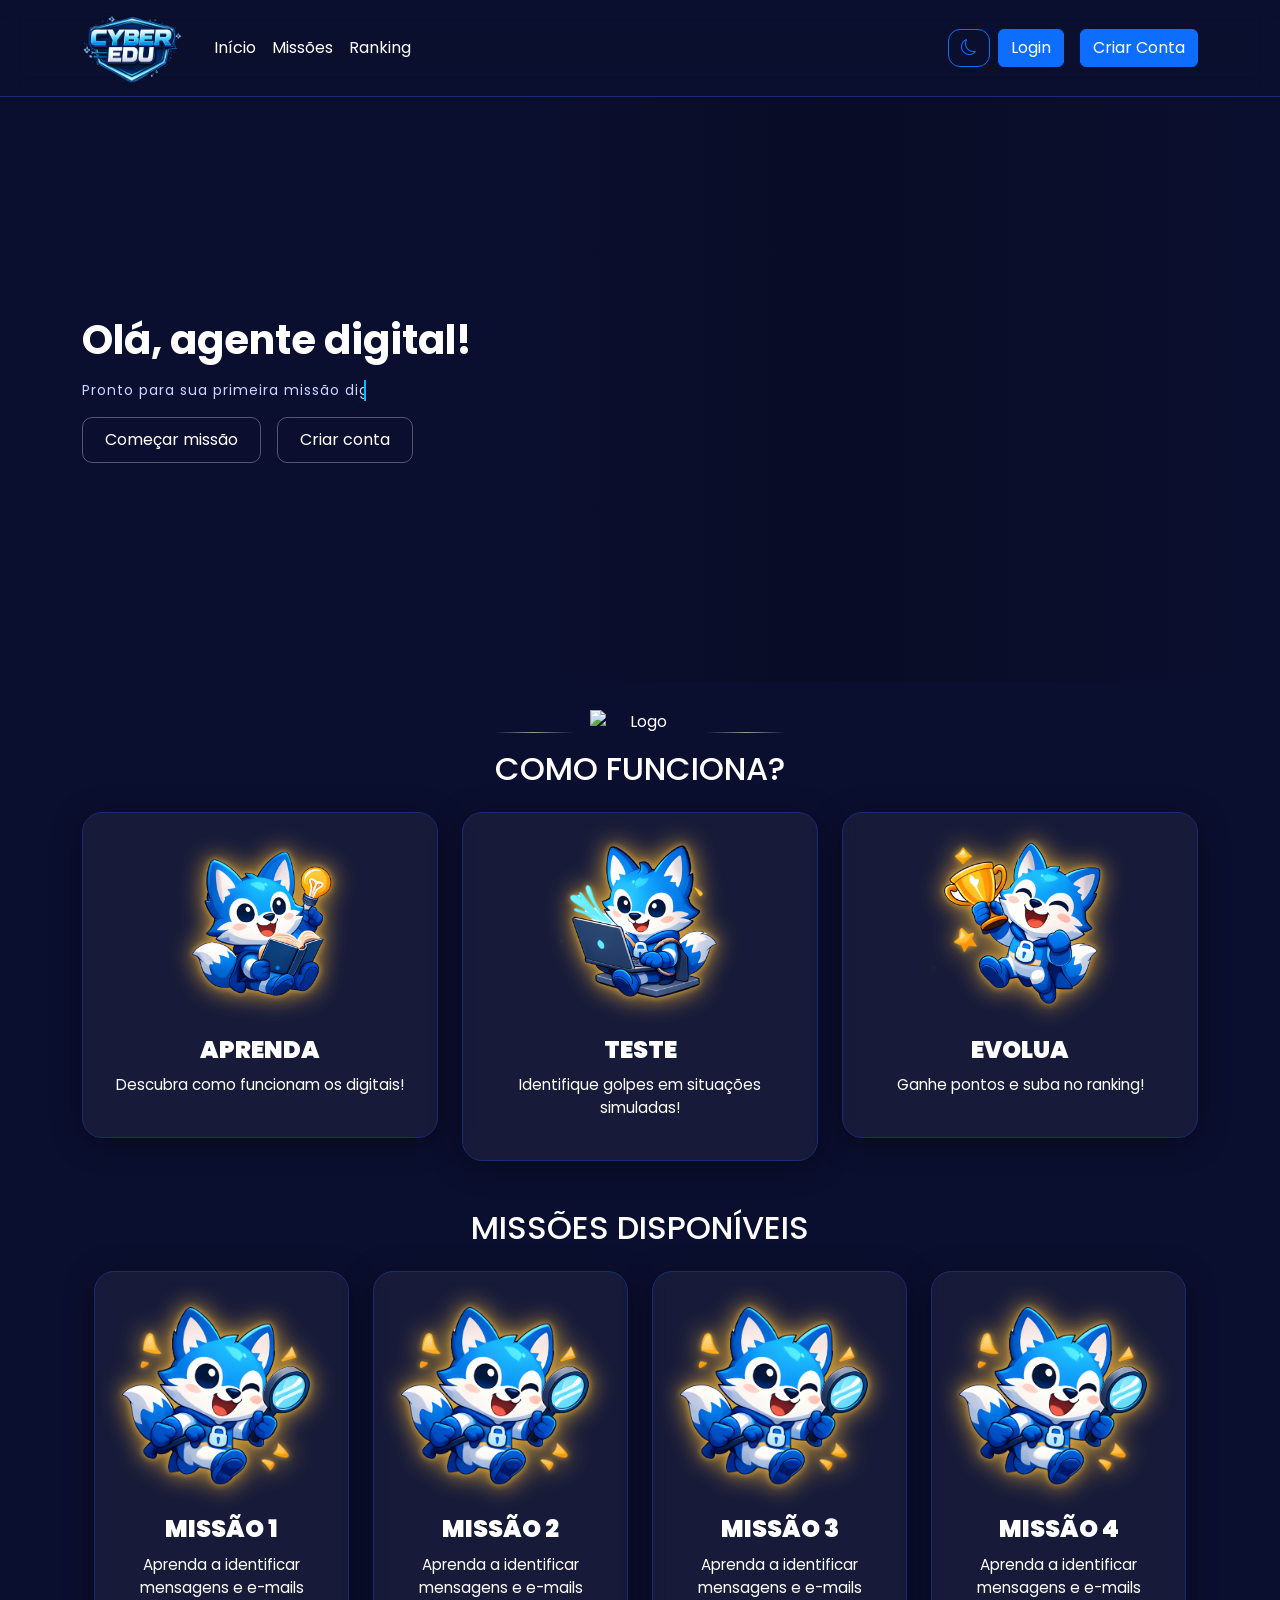
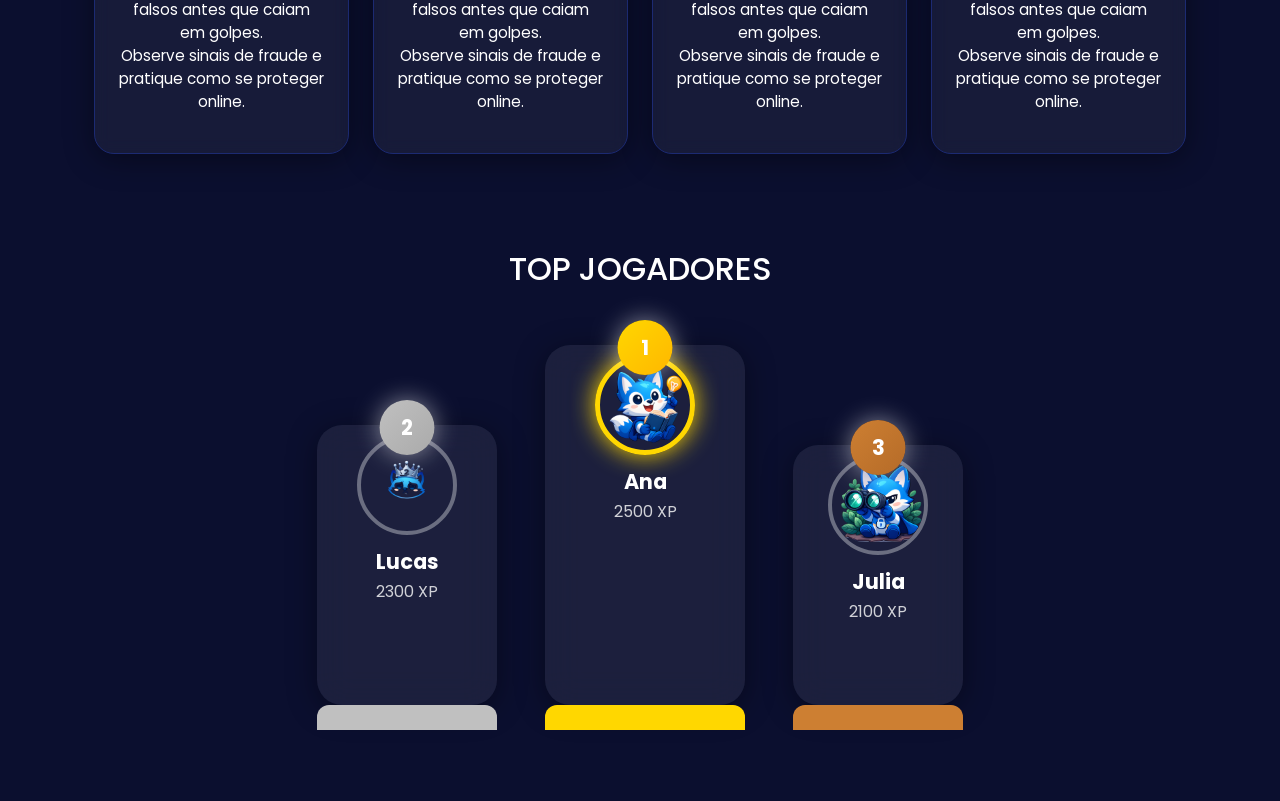
==== Pages/index.html @ c8c097be "PI - Atualizado - Index" ====
<!DOCTYPE html>
<html lang="pt-br">

<head>
    <meta charset="UTF-8">
    <meta name="viewport" content="width=device-width, initial-scale=1.0">
    <title>CyberEdu | Início</title>

    <!-- Bootstrap -->
    <link href="https://cdn.jsdelivr.net/npm/bootstrap@5.3.3/dist/css/bootstrap.min.css" rel="stylesheet">

    <!-- Fonte -->
    <link href="https://fonts.googleapis.com/css2?family=Poppins:wght@300;400;600&display=swap" rel="stylesheet">

    <!-- CSS -->
    <link rel="stylesheet" href="style.css">
    <!-- Icons -->
    <link rel="icon" type="image/png" href="img/icon.png">
    <link href="https://cdn.jsdelivr.net/npm/bootstrap-icons@1.11.3/font/bootstrap-icons.css" rel="stylesheet">
</head>

<body class="dark-mode">

    <!-- NAVBAR -->
    <nav class="navbar navbar-expand-lg navbar-light bg-white">

        <div class="container">

         <a class="navbar-brand d-flex align-items-center" href="#">
    <img src="img/logoof.png" alt="Logo" width="100" height="70" class="me-2">
</a>
            <button class="navbar-toggler" type="button" data-bs-toggle="collapse" data-bs-target="#menu">
                <span class="navbar-toggler-icon"></span>
            </button>

            <div class="collapse navbar-collapse" id="menu">

                <ul class="navbar-nav me-auto">

                    <li class="nav-item">
                        <a class="nav-link" href="#">Início</a>
                    </li>

                    <li class="nav-item">
                        <a class="nav-link" href="#">Missões</a>
                    </li>

                    <li class="nav-item">
                        <a class="nav-link" href="#">Ranking</a>
                    </li>

                </ul>


              <button onclick="toggleDark(event)" id="themeBtn" class="btn btn-outline-primary me-2">
    <i class="bi bi-moon"></i>
</button>
                <button class="btn btn-primary">
                    Login
                </button>
                
                <button class="btn btn-primary ms-3">
                    Criar Conta
                </button>

            </div>

        </div>

    </nav>


    <!-- HERO -->
    <section class="hero">

        <div class="container">

            <div class="row align-items-center">

                <div class="col-md-6">

                   <h1 class="fw-bold hacker-text2" style="font-size:40px;">
    Olá, agente digital!
</h1>

                    <p class="mt-3 hacker-text">
    Pronto para sua primeira missão digital?
                    </p>
<div class="d-flex gap-3">
             <button class="btn btn-glass-outline">
            Começar missão
            </button>

            <button class="btn btn-glass-outline">
          Criar conta
        </button>
                </div>

            </div>

        </div>

    </section>

    <!-- COMO FUNCIONA -->
<section class="py-5 text-center fade-in">

    <div class="container">

        <div class="d-flex align-items-center justify-content-center mb-3">

            <div class="linha"></div>

            <img src="img/Icon.png" alt="Logo" width="150" class="mx-3">

            <div class="linha"></div>

        </div>
 <h2 style="color: white;">
    COMO FUNCIONA?
</h2>
   
  <!-- SEÇÃO APRENDA / TESTE / EVOLUA -->
<div class="row mt-4">
    <div class="col-md-4">
        <div class="card card-custom p-4 text-center glass-card">
            <img src="img/1.png" alt="Aprenda" class="card-img-top mb-3 mx-auto card-img">
            <h4><b>APRENDA</b></h4>
            <p>Descubra como funcionam os digitais!</p>
        </div>
    </div>

    <div class="col-md-4">
        <div class="card card-custom p-4 text-center glass-card">
            <img src="img/9.png" alt="Teste" class="card-img-top mb-3 mx-auto card-img">
            <h4><b>TESTE</b></h4>
            <p>Identifique golpes em situações simuladas!</p>
        </div>
    </div>

    <div class="col-md-4">
        <div class="card card-custom p-4 text-center glass-card">
            <img src="img/4.png" alt="Evolua" class="card-img-top mb-3 mx-auto card-img">
            <h4><b>EVOLUA</b></h4>
            <p>Ganhe pontos e suba no ranking!</p>
        </div>
    </div>
</div>

<!-- MISSÕES -->
<section class="py-5 text-center">
    <div class="container">
         <h2 style="color: white;">
    MISSÕES DISPONÍVEIS
        </h2>

        <div class="row mt-4">
            <div class="col-md-3">
                <div class="card card-custom p-4 text-center glass-card">
                    <img src="img/6.png" alt="Missão 1" class="card-img-top mb-3 mx-auto card-img">
                    <h4><b>MISSÃO 1</b></h4>
                    <p>Aprenda a identificar mensagens e e-mails falsos antes que caiam em golpes.<br>Observe sinais de fraude e pratique como se proteger online.</p>
                </div>
            </div>
            <div class="col-md-3">
                <div class="card card-custom p-4 text-center glass-card">
                    <img src="img/6.png" alt="Missão 2" class="card-img-top mb-3 mx-auto card-img">
                    <h4><b>MISSÃO 2</b></h4>
                    <p>Aprenda a identificar mensagens e e-mails falsos antes que caiam em golpes.<br>Observe sinais de fraude e pratique como se proteger online.</p>
                </div>
            </div>
            <div class="col-md-3">
                <div class="card card-custom p-4 text-center glass-card">
                    <img src="img/6.png" alt="Missão 3" class="card-img-top mb-3 mx-auto card-img">
                    <h4><b>MISSÃO 3</b></h4>
                    <p>Aprenda a identificar mensagens e e-mails falsos antes que caiam em golpes.<br>Observe sinais de fraude e pratique como se proteger online.</p>
                </div>
            </div>
            <div class="col-md-3">
                <div class="card card-custom p-4 text-center glass-card">
                    <img src="img/6.png" alt="Missão 4" class="card-img-top mb-3 mx-auto card-img">
                    <h4><b>MISSÃO 4</b></h4>
                    <p>Aprenda a identificar mensagens e e-mails falsos antes que caiam em golpes.<br>Observe sinais de fraude e pratique como se proteger online.</p>
                </div>
            </div>
        </div>
    </div>
</section>
<!-- RANKING -->
<section class="ranking text-center py-5">
    <div class="container">
        <h2>TOP JOGADORES</h2> <br><br>

        <div class="podium d-flex justify-content-center align-items-end gap-5">

            <!-- 2º lugar -->
            <div class="rank-card second glass-card">
                <div class="rank-badge silver">2</div>
                <img src="img/emoji2.png" alt="Lucas" class="rank-img">
                <h4>Lucas</h4>
                <p>2300 XP</p>
            </div>

            <!-- 1º lugar -->
            <div class="rank-card first glass-card">
                <div class="rank-badge gold">1</div>
                <div class="sparkles"></div>
                <img src="img/1.png" alt="Ana" class="rank-img first-img">
                <h4>Ana</h4>
                <p>2500 XP</p>
            </div>

            <!-- 3º lugar -->
            <div class="rank-card third glass-card">
                <div class="rank-badge bronze">3</div>
                <img src="img/2.png" alt="Julia" class="rank-img">
                <h4>Julia</h4>
                <p>2100 XP</p>
            </div>

        </div>
    </div>
</section>
<!-- Bootstrap JS -->
<script src="https://cdn.jsdelivr.net/npm/bootstrap@5.3.3/dist/js/bootstrap.bundle.min.js"></script>

<script>

// NAVBAR SCROLL
window.addEventListener("scroll", function(){
    const navbar = document.querySelector(".navbar");
    if(window.scrollY > 50){
        navbar.classList.add("scrolled");
    }else{
        navbar.classList.remove("scrolled");
    }
});

// ANIMAÇÃO
const elements = document.querySelectorAll(".fade-in");

window.addEventListener("scroll", () => {
    elements.forEach(el => {
        const top = el.getBoundingClientRect().top;
        if(top < window.innerHeight - 100){
            el.classList.add("show");
        }
    });
});

// DARK MODE + ÍCONE
function toggleDark(e){
    const body = document.body;
    const btn = document.getElementById("themeBtn");
    body.classList.toggle("dark-mode");

    // TROCA ÍCONE + ATIVO
    if(body.classList.contains("dark-mode")){
        btn.innerHTML = '<i class="bi bi-moon"></i>';
        btn.classList.add("active");
    }else{
        btn.innerHTML = '<i class="bi bi-sun"></i>';
        btn.classList.remove("active");
    }

    // RIPPLE EFFECT
    const circle = document.createElement("span");
    circle.classList.add("ripple");

    const rect = btn.getBoundingClientRect();
    circle.style.left = (e.clientX - rect.left) + "px";
    circle.style.top = (e.clientY - rect.top) + "px";

    btn.appendChild(circle);

    setTimeout(() => {
        circle.remove();
    }, 600);
}

</script>
</script>
</script>
---- Pages/style.css ----
:root{
--primary:#2e7cff;
--primary-dark:#1b5ed6;
--bg:#f8f9ff;
--card:#ffffff;
--text:#1a1a1a;
--subtext:#666;
--border:#eaeaea;
}

/* BASE */
body{
font-family:'Poppins', sans-serif;
background:var(--bg);
color:var(--text);
transition: background 0.3s, color 0.3s;
}

/* TRANSIÇÕES */
.card-custom, .navbar, .btn{
transition: all 0.3s ease;
}

.dark-mode{
--bg:#0b0f2f;
--text:#ffffff;
--card:#ffffff;
--border:#1c2a72;
--subtext:#cbd5ff;
}

/* NAVBAR */
.navbar{
background: rgba(255,255,255,0.8) !important;
backdrop-filter: blur(12px);

}

.navbar.scrolled{
background:#ffffff !important;
box-shadow:0 5px 25px rgba(0,0,0,0.08);
}

/* NAVBAR DARK */
.dark-mode .navbar{
background: rgba(11,15,47,0.8) !important;
border-bottom: 1px solid #1c2a72;
}

/* LINKS */
.navbar .nav-link{
position:relative;
color:var(--text);
}

.navbar .nav-link:hover{
color:var(--primary);
}

.navbar .nav-link::after{
content:"";
position:absolute;
left:50%;
bottom:-5px;
width:0%;
height:2px;
background:var(--primary);
transition:0.3s;
transform:translateX(-50%);
}

.navbar .nav-link:hover::after{
width:100%;
}
.hero {
background: 
linear-gradient(to right, var(--bg) 40%, rgba(0,0,0,0.2) 65%, transparent 100%),
url("img/bgindex.png") no-repeat right center;

background-size: auto 100%; /* altura 100%, sem zoom lateral */
background-position: right center;
min-height: 65vh;
display:flex;
align-items:center;
padding:100px 0;
}

/* RESPONSIVO HERO */
@media(max-width:768px){
.hero{
text-align:center;
background-position:center;
background-size:cover;
}
}

/* TEXTOS */
.hero h1{
font-size:52px;
font-weight:600;
}

.hero p{
color:var(--subtext);
}



/* CARDS */
.card-custom{
background:var(--card);
border:1px solid var(--border);
border-radius:18px;
position:relative;
overflow:hidden;
}

.card-custom:hover{
transform:translateY(-8px) scale(1.02);
box-shadow:0 15px 40px rgba(0,0,0,0.08);
}



/* DARK HOVER */
.dark-mode .card-custom:hover{
box-shadow:0 15px 40px rgba(0,0,0,0.5);
}

/* BRILHO */
.card-custom::before{
content:"";
position:absolute;
top:0;
left:-100%;
width:100%;
height:100%;
background:linear-gradient(120deg, transparent, rgba(255,255,255,0.4), transparent);
transition:0.5s;
}

.card-custom:hover::before{
left:100%;
}

/* SECTIONS */
section{
padding:80px 0;
}

/* LISTA */
.list-group-item{
background:var(--card);
border:1px solid var(--border);
border-radius:12px;
margin-bottom:10px;
}



/* BOTÃO */
#themeBtn{
position:relative;
overflow:hidden;
border-radius:12px;
transition: all 0.3s ease;
}

/* GLOW */
#themeBtn:hover{
box-shadow:0 0 12px rgba(46,124,255,0.6);
transform:translateY(-2px);
}

/* ATIVO */
#themeBtn.active{
background:#2e7cff;
color:#fff;
box-shadow:0 0 15px rgba(46,124,255,0.8);
}

/* ÍCONE */
#themeBtn i{
transition: all 0.4s ease;
}

/* ANIMAÇÃO */
#themeBtn:hover i{
transform:rotate(20deg) scale(1.2);
}

/* RIPPLE */
.ripple{
position:absolute;
border-radius:50%;
background:rgba(255,255,255,0.6);
transform:scale(0);
animation:ripple-effect 0.6s linear;
pointer-events:none;
}

@keyframes ripple-effect{
to{
transform:scale(4);
opacity:0;
}
}

/*botão - começar*/

.btn-glass {
    background: rgba(255, 255, 255, 0.15);
    border: 1px solid rgba(255, 255, 255, 0.3);
    backdrop-filter: blur(10px);
    -webkit-backdrop-filter: blur(10px);

    color: #fff;
    padding: 10px 22px;
    border-radius: 10px;

    transition: all 0.3s ease;
}

/* BOTÃO SECUNDÁRIO */
.btn-glass-outline {
    background: transparent;
    border: 1px solid rgba(255, 255, 255, 0.4);
    color: #fff;

    padding: 10px 22px;
    border-radius: 10px;

    backdrop-filter: blur(8px);
    -webkit-backdrop-filter: blur(8px);

    transition: all 0.3s ease;
}

/* HOVER (efeito vidro mais forte) */
.btn-glass:hover,
.btn-glass-outline:hover {
    transform: translateY(-2px);
    background: rgba(46, 124, 255, 0.25); /* azul suave */
    border-color: rgba(46, 124, 255, 0.7);
    box-shadow: 
        0 8px 25px rgba(46, 124, 255, 0.3),
        0 0 10px rgba(46, 124, 255, 0.4);

}

/* CLIQUE */
.btn-glass:active,
.btn-glass-outline:active {
    transform: scale(0.96);
}

/* SOMBRA SUAVE */
.btn-glass:hover {
    box-shadow: 0 8px 25px rgba(0, 0, 0, 0.2);
}

/* DARK MODE (fica ainda mais bonito) */
.dark-mode .btn-glass {
    background: rgba(255, 255, 255, 0.08);
}

.dark-mode .btn-glass-outline {
    border-color: rgba(255, 255, 255, 0.3);
}

/* LINHA DO LADO DO ÍCONE*/
.linha {
    height: 1px;
    width: 80px;
    background-color: #ccc;
    background: linear-gradient(to right, transparent, #999, transparent);
    
}

section .d-flex img {
    width: 100px;       /* diminui o tamanho da imagem */
    margin-top: -20px;  /* sobe a imagem 20px */
}

/* Efeito azul minimalista */
.hacker-text {
    font-size: 14px;                     /* tamanho do texto */
    font-family: 'Poppins', sans-serif;
    color: #00bfff;                      /* azul neon */
    letter-spacing: 1px;
    border-right: 2px solid #00bfff;     /* cursor discreto */
    white-space: nowrap;
    overflow: hidden;
    width: 0;                             /* inicia sem largura */
    animation: typing 2s steps(40, end) forwards, blink-caret 0.75s step-end infinite;
}

/* Digitação */
@keyframes typing {
    from { width: 0; }
    to { width: 52%; }
}

/* Cursor piscando */
@keyframes blink-caret {
    50% { border-color: transparent; }
}

.section-title {
    font-family: 'Poppins', sans-serif;
    font-size: 32px;      /* tamanho do título */
    font-weight: bold;    /* bold */
    color: #ffffff;       /* azul clean */
    letter-spacing: 1px;  /* espaçamento minimalista */
}

/* Efeito Glass + Hover Animado para Cards */
.glass-card {
    background: rgba(255, 255, 255, 0.05);
    border-radius: 20px;
    backdrop-filter: blur(8px);
    -webkit-backdrop-filter: blur(8px);
    box-shadow: 0 5px 30px rgba(0,0,0,0.4);
    transition: transform 0.3s ease, box-shadow 0.3s ease, border 0.3s ease;
}

.glass-card:hover {
    transform: translateY(-10px) scale(1.05);
    box-shadow: 0 15px 40px rgba(0,0,0,0.6);
    border: 1px solid rgba(212, 160, 58, 0.7); /* leve glow dourado */
}

/* Imagens dentro do card com contorno seguindo o PNG */
.card-img {
    width: 350px;
    max-width: 100%;
    height: auto;
    border-radius: 15px; /* mantém leve arredondamento, opcional */
    transition: transform 0.3s ease, filter 0.3s ease, box-shadow 0.3s ease;

    /* sombra que segue o formato da imagem */
    filter: drop-shadow(0 0 3px #d4a03a) drop-shadow(0 0 12px #d4a03a);
}

.card-img:hover {
    transform: scale(1.1) rotate(-2deg);
    
    /* sombra mais intensa no hover */
    filter: drop-shadow(0 0 5px #d4a03a) drop-shadow(0 0 10px #d5ac5a);
}

/* Títulos */
.card h4 {
    margin-top: 10px;
    margin-bottom: 10px;
    font-weight: 700;
    color: #fff;
    
}

/* Parágrafos */
.card p {
    color: #ffffff;
    font-size: 0.95rem;
}

/* Seção títulos */
.section-title {
    color: #d4a03a;
    font-size: 2.5rem;
    text-shadow: 0 0 10px #d4a03a;
    margin-bottom: 40px;
}
/* PODIUM */
.ranking {
    color: white;
}

.section-title {
    font-family: 'Poppins', sans-serif;
    font-weight: 700;
    font-size: 3rem;
    margin-bottom: 60px;
}

/* Cartões do podium */
.podium .rank-card {
    position: relative;
    background: rgba(255, 255, 255, 0.07);
    backdrop-filter: blur(16px);
    border-radius: 25px;
    padding: 30px 20px;
    display: flex;
    flex-direction: column;
    align-items: center;
    transition: all 0.5s ease;
    cursor: pointer;
}

/* Hover efeito leve */
.podium .rank-card:hover {
    transform: translateY(-20px) scale(1.08);
    box-shadow: 0 25px 50px rgba(255,255,255,0.25);
}

/* Alturas do podium */
.podium .first { height: 360px; width: 200px; }
.podium .second { height: 280px; width: 180px; }
.podium .third { height: 260px; width: 170px; }

/* Medalhas */
.rank-badge {
    width: 55px;
    height: 55px;
    border-radius: 50%;
    font-weight: 700;
    font-size: 1.3rem;
    display: flex;
    align-items: center;
    justify-content: center;
    position: absolute;
    top: -25px;
    left: 50%;
    transform: translateX(-50%);
    box-shadow: 0 0 25px rgba(255,255,255,0.5);
}

.rank-badge.gold { background: linear-gradient(135deg, #FFD700, #FFB700); }
.rank-badge.silver { background: linear-gradient(135deg, #C0C0C0, #AAAAAA); }
.rank-badge.bronze { background: linear-gradient(135deg, #CD7F32, #B56B28); }

/* Imagem do jogador com efeitos */
.rank-img {
    width: 100px;
    height: 100px;
    border-radius: 50%;
    margin-top: 30px;
    border: 4px solid rgba(255,255,255,0.35);
    object-fit: cover;
    transition: transform 0.5s ease, box-shadow 0.5s ease, filter 0.5s ease;
}

/* Efeito especial para o 1º lugar */
.first-img {
    border: 5px solid #FFD700;
    box-shadow: 0 0 25px #FFD700;
    animation: bounce 2s infinite;
}

/* Bounce animation */
@keyframes bounce {
    0%, 100% { transform: translateY(0); }
    50% { transform: translateY(-10px); }
}

/* Nome e XP */
.rank-card h4 { margin-top: 15px; margin-bottom: 5px; font-weight: 700; font-size: 1.3rem; }
.rank-card p { margin: 0; font-size: 1rem; color: rgba(255,255,255,0.8); }

/* Sparkles para o 1º lugar */
.sparkles {
    position: absolute;
    top: -10px;
    width: 100%;
    height: 100%;
    pointer-events: none;
    background: url('img/sparkles.png') center/cover no-repeat;
    animation: sparkleAnim 2s infinite linear;
}

/* Animação leve de brilho */
@keyframes sparkleAnim {
    0% { opacity: 0.5; transform: rotate(0deg) scale(1); }
    50% { opacity: 1; transform: rotate(10deg) scale(1.05); }
    100% { opacity: 0.5; transform: rotate(0deg) scale(1); }
}

/* Base do podium tipo pedestal */
.podium .first::after,
.podium .second::after,
.podium .third::after {
    content: "";
    position: absolute;
    bottom: -25px;
    width: 100%;
    height: 25px;
    border-radius: 12px 12px 0 0;
}

.podium .first::after { background: #FFD700; }
.podium .second::after { background: #C0C0C0; }
.podium .third::after { background: #CD7F32; }
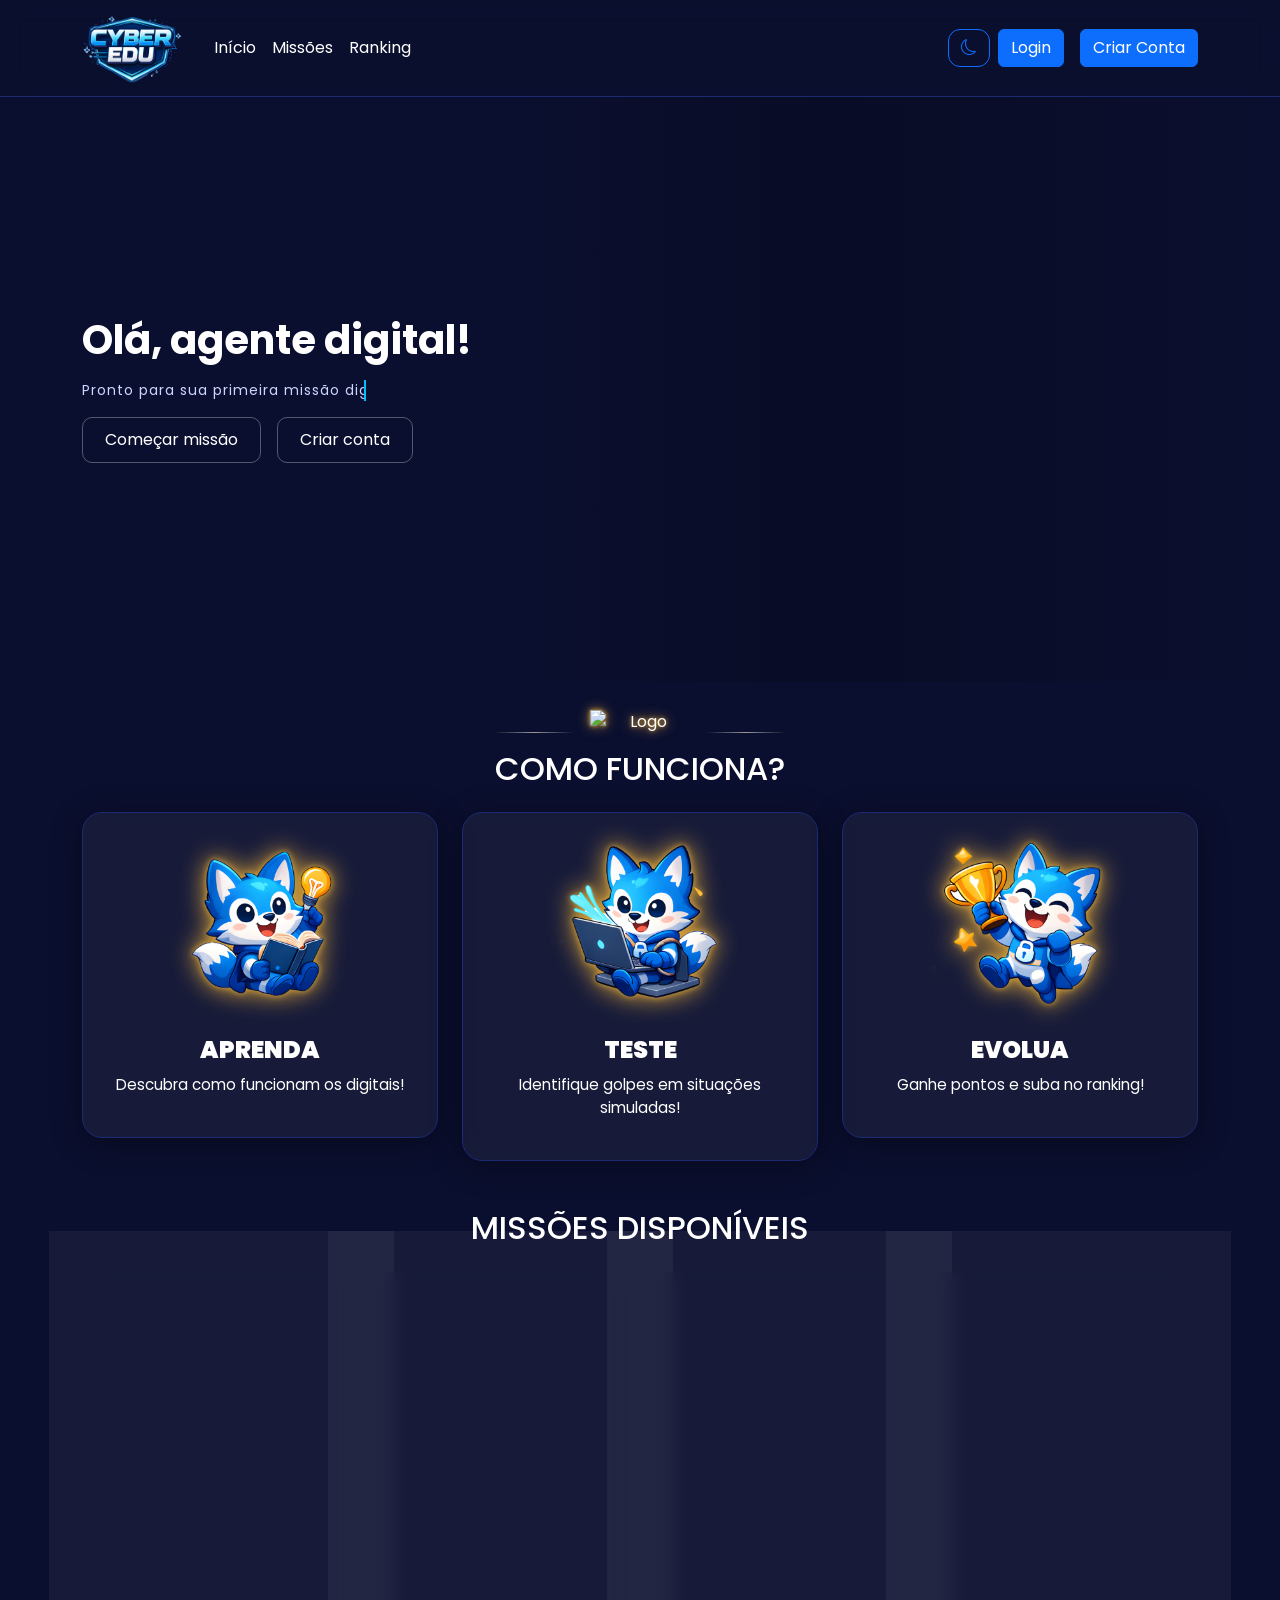
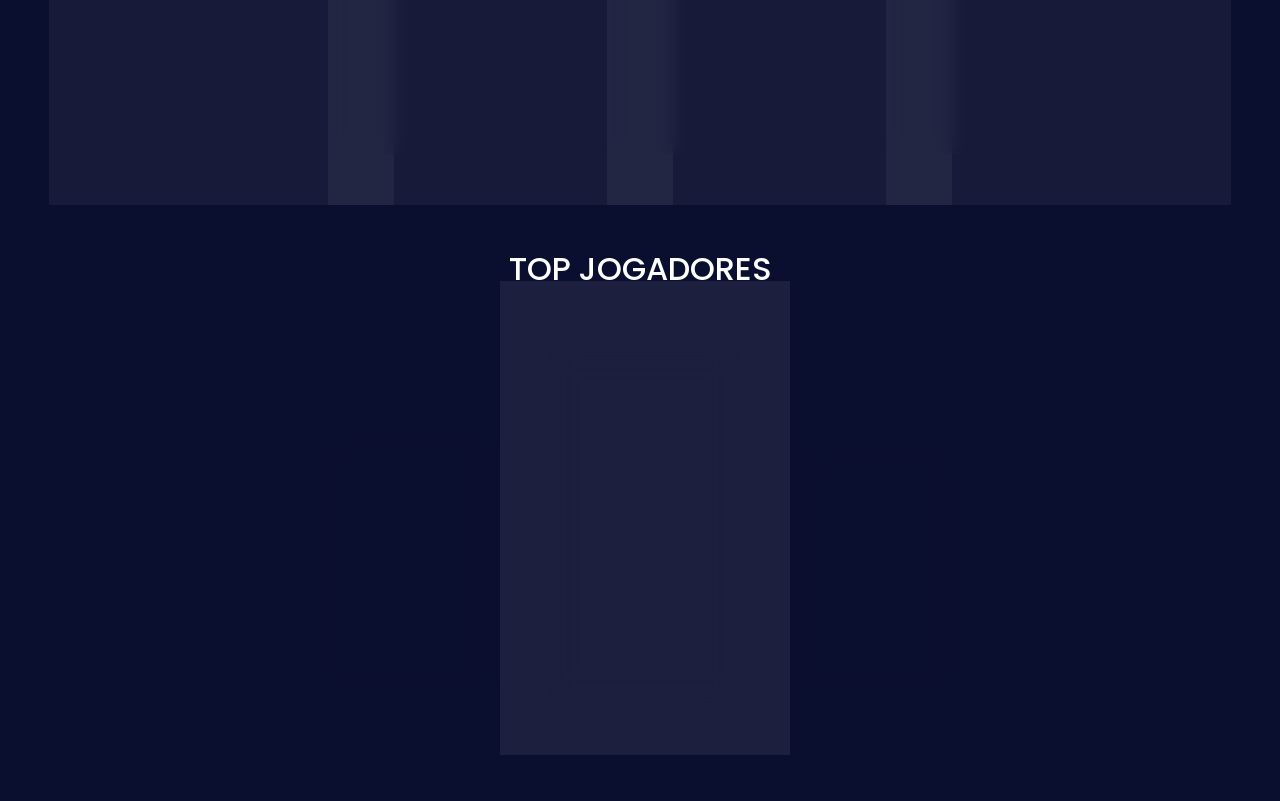
==== commit e5a23e73: "Atualização - Logo - Como Funciona" ====
--- a/Pages/index.html
+++ b/Pages/index.html
@@ -111,7 +111,7 @@
 
             <div class="linha"></div>
 
-            <img src="img/Icon.png" alt="Logo" width="150" class="mx-3">
+           <img src="img/Icon.png" alt="Logo" width="150" class="mx-3 logo-gold">
 
             <div class="linha"></div>
 
--- a/Pages/style.css
+++ b/Pages/style.css
@@ -488,5 +488,21 @@
 }
 
 .podium .first::after { background: #FFD700; }
-.podium .second::after { background: #C0C0C0; }
-.podium .third::after { background: #CD7F32; }+.podium .second::after { background: #bba528; }
+.podium .third::after { background: #CD7F32; }
+
+.logo-gold {
+    transition: transform 0.3s ease, filter 0.3s ease;
+
+    /* contorno seguindo o PNG */
+    filter: drop-shadow(0 0 2px #d4a03a)
+            drop-shadow(0 0 6px rgba(212, 160, 58, 0.6));
+}
+
+.logo-gold:hover {
+    transform: scale(1.05);
+
+    /* leve destaque no hover */
+    filter: drop-shadow(0 0 4px #d4a03a)
+            drop-shadow(0 0 8px rgba(213, 172, 90, 0.7));
+}
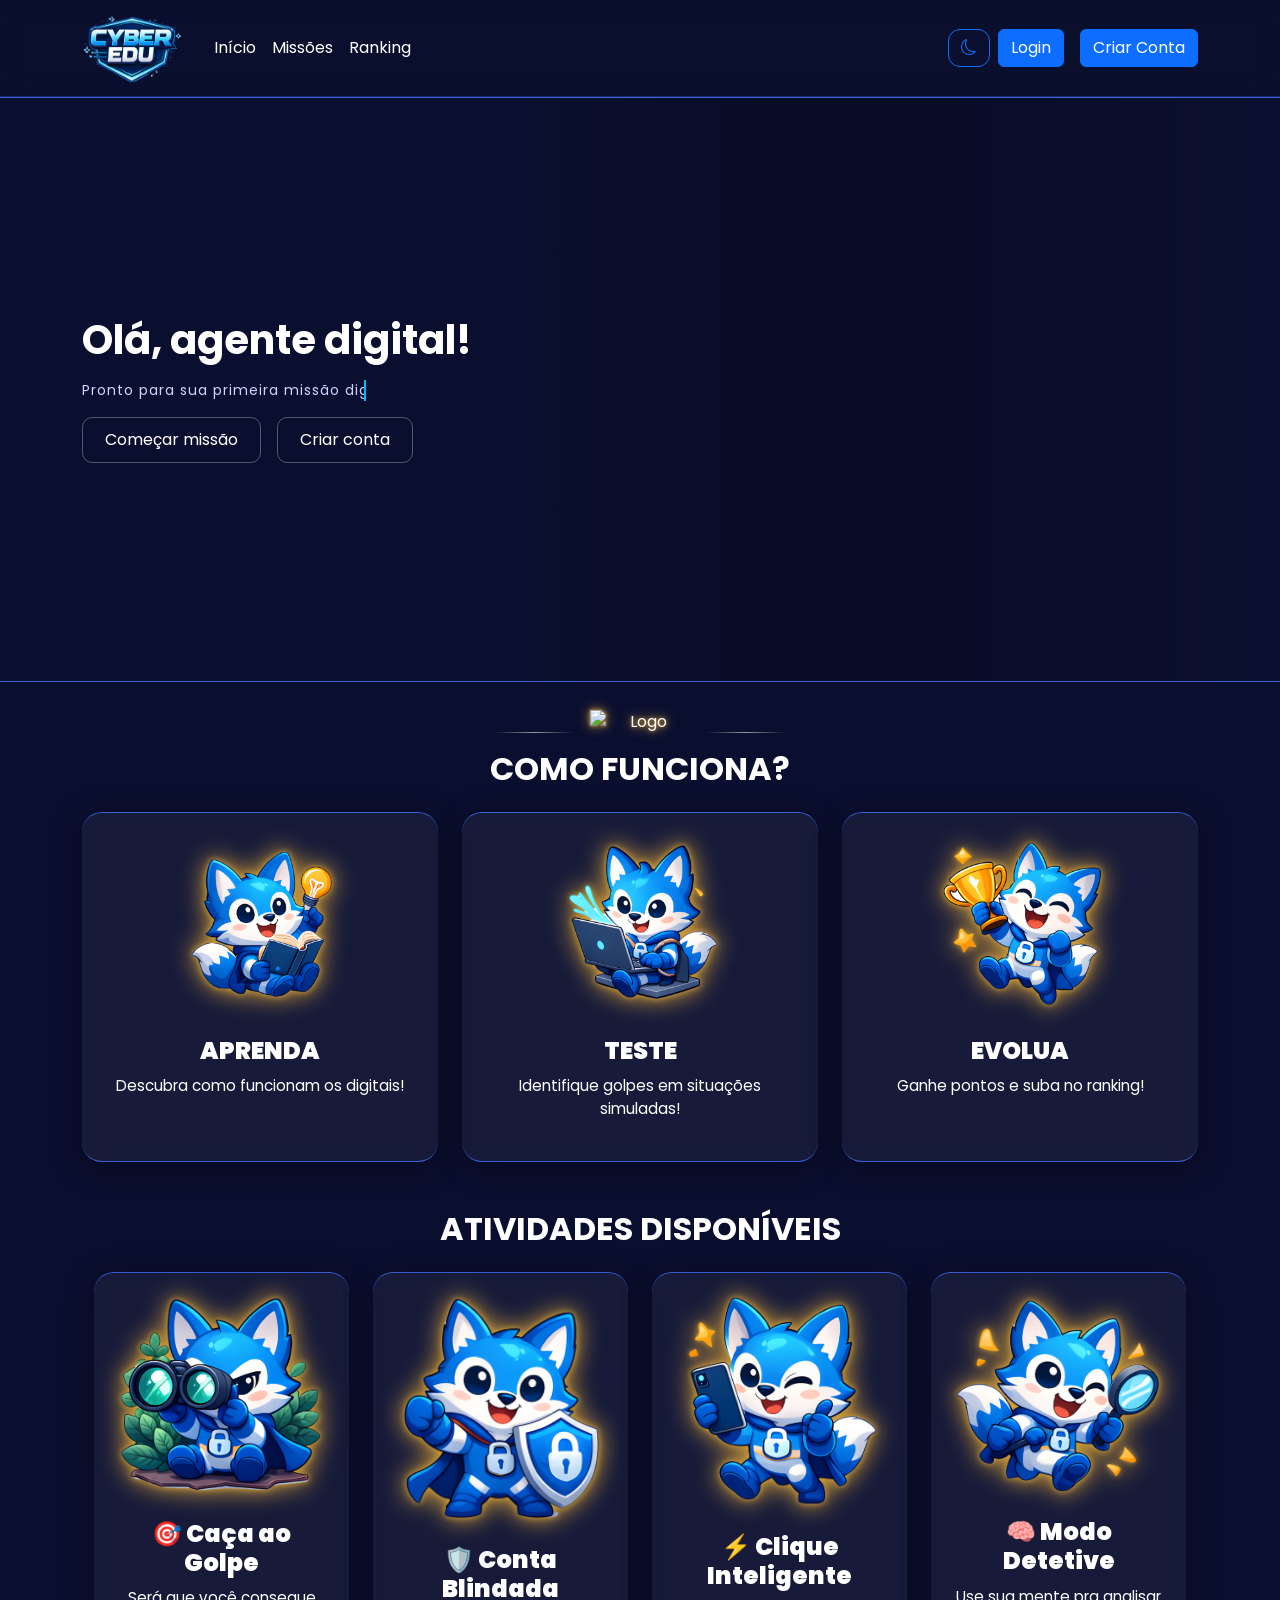
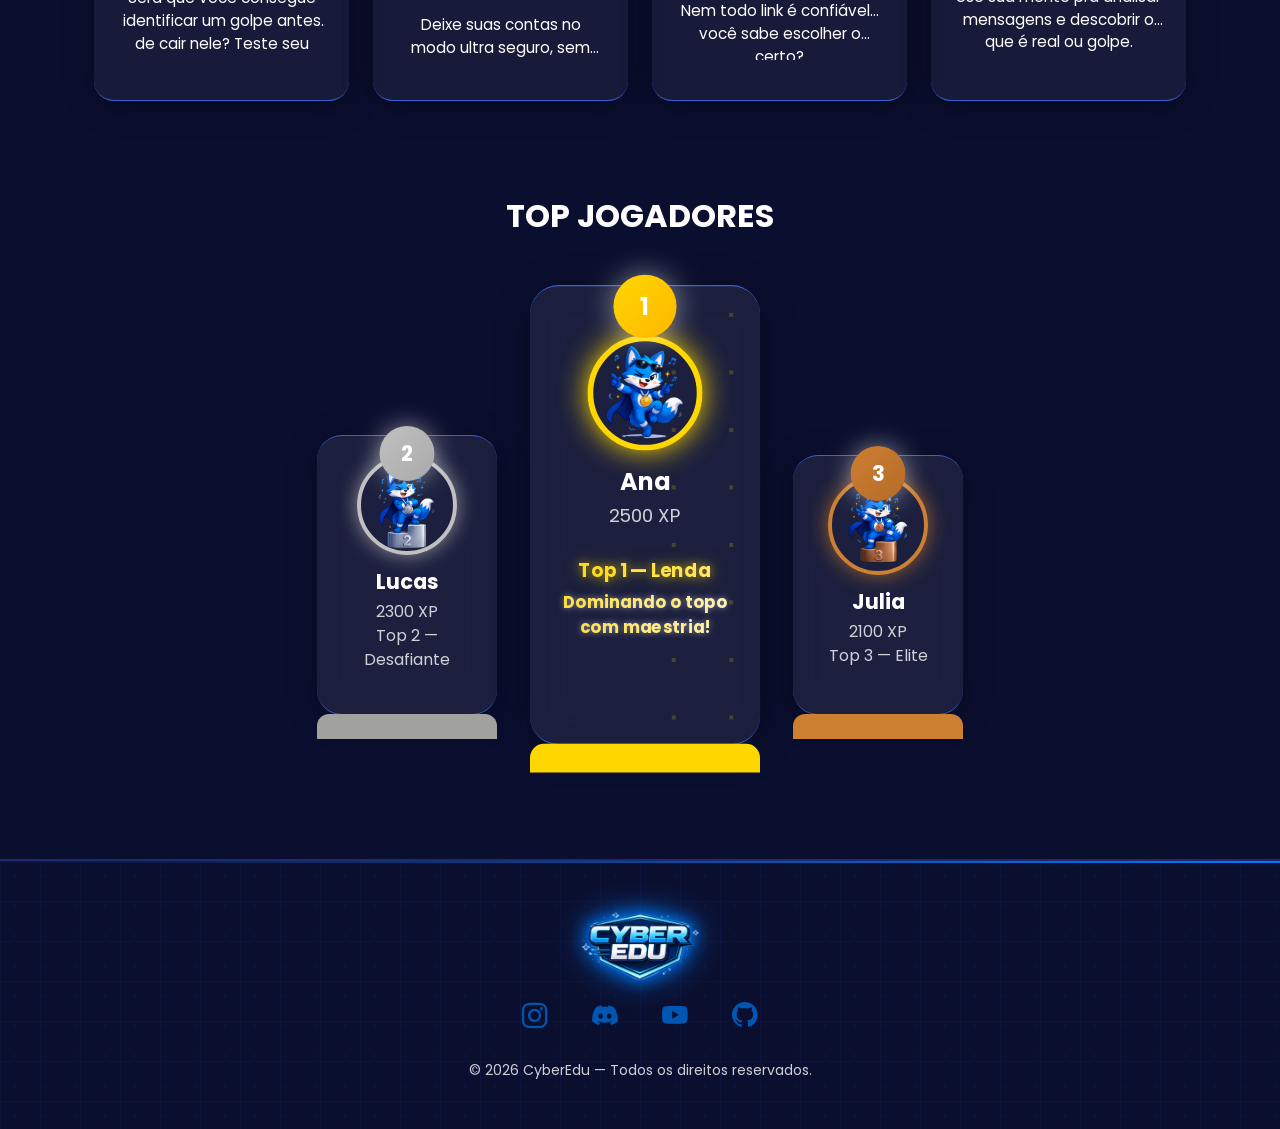
==== commit 324e95bf: "Atualização Light/Dark, Ranking e Footer" ====
--- a/Pages/index.html
+++ b/Pages/index.html
@@ -1,6 +1,5 @@
 <!DOCTYPE html>
 <html lang="pt-br">
-
 <head>
     <meta charset="UTF-8">
     <meta name="viewport" content="width=device-width, initial-scale=1.0">
@@ -117,7 +116,7 @@
 
         </div>
  <h2 style="color: white;">
-    COMO FUNCIONA?
+     <b>COMO FUNCIONA? </b>
 </h2>
    
   <!-- SEÇÃO APRENDA / TESTE / EVOLUA -->
@@ -147,40 +146,40 @@
     </div>
 </div>
 
-<!-- MISSÕES -->
+<!-- atividade -->
 <section class="py-5 text-center">
     <div class="container">
          <h2 style="color: white;">
-    MISSÕES DISPONÍVEIS
+    <b>ATIVIDADES DISPONÍVEIS</b>
         </h2>
 
         <div class="row mt-4">
             <div class="col-md-3">
                 <div class="card card-custom p-4 text-center glass-card">
-                    <img src="img/6.png" alt="Missão 1" class="card-img-top mb-3 mx-auto card-img">
-                    <h4><b>MISSÃO 1</b></h4>
-                    <p>Aprenda a identificar mensagens e e-mails falsos antes que caiam em golpes.<br>Observe sinais de fraude e pratique como se proteger online.</p>
+                    <img src="img/2.png" alt="Missão 1" class="card-img-top mb-3 mx-auto card-img">
+                    <h4><b>🎯 Caça ao Golpe</b></h4>
+                    <p>Será que você consegue identificar um golpe antes de cair nele? Teste seu radar!</p>
+                </div>
+            </div>
+            <div class="col-md-3">
+                <div class="card card-custom p-4 text-center glass-card" >
+                    <img src="img/7.png" alt="Missão 2" class="card-img-top mb-3 mx-auto card-img">
+                    <h4><b>🛡️ Conta Blindada</b></h4>
+                    <p>Deixe suas contas no modo ultra seguro, sem invasões!</p> 
                 </div>
             </div>
             <div class="col-md-3">
                 <div class="card card-custom p-4 text-center glass-card">
-                    <img src="img/6.png" alt="Missão 2" class="card-img-top mb-3 mx-auto card-img">
-                    <h4><b>MISSÃO 2</b></h4>
-                    <p>Aprenda a identificar mensagens e e-mails falsos antes que caiam em golpes.<br>Observe sinais de fraude e pratique como se proteger online.</p>
-                </div>
-            </div>
-            <div class="col-md-3">
-                <div class="card card-custom p-4 text-center glass-card">
-                    <img src="img/6.png" alt="Missão 3" class="card-img-top mb-3 mx-auto card-img">
-                    <h4><b>MISSÃO 3</b></h4>
-                    <p>Aprenda a identificar mensagens e e-mails falsos antes que caiam em golpes.<br>Observe sinais de fraude e pratique como se proteger online.</p>
+                    <img src="img/8.png" alt="Missão 3" class="card-img-top mb-3 mx-auto card-img">
+                    <h4><b>⚡ Clique Inteligente</b></h4>
+                    <p>Nem todo link é confiável… você sabe escolher o certo?<br></p>
                 </div>
             </div>
             <div class="col-md-3">
                 <div class="card card-custom p-4 text-center glass-card">
                     <img src="img/6.png" alt="Missão 4" class="card-img-top mb-3 mx-auto card-img">
-                    <h4><b>MISSÃO 4</b></h4>
-                    <p>Aprenda a identificar mensagens e e-mails falsos antes que caiam em golpes.<br>Observe sinais de fraude e pratique como se proteger online.</p>
+                    <h4><b>🧠 Modo Detetive</b></h4>
+                    <p>Use sua mente pra analisar mensagens e descobrir o que é real ou golpe.</p>
                 </div>
             </div>
         </div>
@@ -189,39 +188,80 @@
 <!-- RANKING -->
 <section class="ranking text-center py-5">
     <div class="container">
-        <h2>TOP JOGADORES</h2> <br><br>
-
+        <h2><b>TOP JOGADORES </b></h2> <br><br><br>
         <div class="podium d-flex justify-content-center align-items-end gap-5">
 
             <!-- 2º lugar -->
             <div class="rank-card second glass-card">
                 <div class="rank-badge silver">2</div>
-                <img src="img/emoji2.png" alt="Lucas" class="rank-img">
+                <br>
+                <img src="img/podium2.png" alt="Lucas" class="rank-img">
                 <h4>Lucas</h4>
                 <p>2300 XP</p>
+                <p>Top 2 — Desafiante</p>
             </div>
 
             <!-- 1º lugar -->
             <div class="rank-card first glass-card">
                 <div class="rank-badge gold">1</div>
                 <div class="sparkles"></div>
-                <img src="img/1.png" alt="Ana" class="rank-img first-img">
+                <br><br>
+                <img src="img/podium.png" alt="Ana" class="rank-img first-img">
                 <h4>Ana</h4>
                 <p>2500 XP</p>
-            </div>
-
-            <!-- 3º lugar -->
+             <p class="rank-text"> <br>
+  Top 1 — Lenda <br>
+  <span>Dominando o topo com maestria!</span>
+</p>
+            </div>
+
+           <!-- 3º lugar -->
             <div class="rank-card third glass-card">
-                <div class="rank-badge bronze">3</div>
-                <img src="img/2.png" alt="Julia" class="rank-img">
-                <h4>Julia</h4>
-                <p>2100 XP</p>
-            </div>
-
-        </div>
-    </div>
+             <div class="rank-badge bronze">3</div> <br> 
+             <img src="img/podium3.png" alt="Julia" class="rank-img">
+             <h4>Julia</h4>
+            <p>2100 XP</p>
+             <p>
+        Top 3 — Elite
+    </p>
+ </div>
+     </div>
+      </div>
+     </div>
 </section>
-<!-- Bootstrap JS -->
+<!-- FOOTER -->
+<footer class="footer-insane position-relative overflow-hidden mt-5">
+
+  <!-- GRID DE FUNDO -->
+  <div class="grid-bg"></div>
+
+  <!-- PARTÍCULAS -->
+  <div class="particles"></div>
+
+  <!-- LINHA NEON -->
+  <div class="neon-line"></div>
+
+  <div class="container text-center position-relative z-2 py-5">
+
+    <!-- LOGO -->
+    <div class="footer-logo mb-3">
+      <img src="img/logoof.png" alt="CyberEdu Logo" class="logo-img" width="120">
+    </div>
+
+    <!-- ÍCONES SOCIAIS -->
+    <div class="social-icons mb-4">
+      <a href="#" class="mx-2"><i class="bi bi-instagram"></i></a>
+      <a href="#" class="mx-2"><i class="bi bi-discord"></i></a>
+      <a href="#" class="mx-2"><i class="bi bi-youtube"></i></a>
+      <a href="#" class="mx-2"><i class="bi bi-github"></i></a>
+    </div>
+
+    <!-- COPYRIGHT -->
+    <p class="copy small mb-0">© 2026 CyberEdu — Todos os direitos reservados.</p>
+
+  </div>
+</footer>
+
 <script src="https://cdn.jsdelivr.net/npm/bootstrap@5.3.3/dist/js/bootstrap.bundle.min.js"></script>
 
 <script>
--- a/Pages/style.css
+++ b/Pages/style.css
@@ -1,11 +1,162 @@
 :root{
---primary:#2e7cff;
---primary-dark:#1b5ed6;
---bg:#f8f9ff;
---card:#ffffff;
---text:#1a1a1a;
---subtext:#666;
---border:#eaeaea;
+    --primary: #007bff;       /* azul principal */
+    --primary-dark: #0056b3;  /* azul escuro */
+    --bg: #f0f4ff;            /* fundo da página */
+    --card: #122477;           /* cor do card */
+    --text: #01296e;          /* cor do texto */
+    --subtext: #131c5e;           /* cor de subtítulo */
+    --border: #ddd;            /* cor das bordas */
+}
+
+/* LIGHT MODE - botão outline */
+body:not(.dark-mode) .btn-glass-outline {
+    background: var(--btn-outline-bg);
+    color: var(--btn-outline-text);
+    border: 1px solid var(--btn-outline-border);
+}
+
+/* LIGHT MODE - botões outline da missão */
+body:not(.dark-mode) .btn-glass-outline {
+    background: rgba(1, 12, 36, 0.2);  /* fundo leve azul */
+    color: #ffffff;                  /* texto branco */
+    border: 1px solid #1c2a72;      /* borda azul clara */
+    transition: all 0.3s ease;
+}
+
+
+body:not(.dark-mode) .btn-glass-outline:hover {
+    background: rgba(28,42,114,0.3); /* só um leve escurecimento */
+}
+
+
+body:not(.dark-mode) .btn-glass-outline:active {
+    transform: scale(0.98);
+}
+
+body:not(.dark-mode) .btn-glass-outline:hover {
+    background: var(--btn-outline-hover);
+}
+
+body:not(.dark-mode) .btn-glass-outline:active {
+    transform: scale(0.98);
+}
+/* LIGHT MODE - cards azul escuro */
+body:not(.dark-mode) .card-custom {
+    background: #0a1a3f;       /* azul escuro */
+    color: #ffffff;            /* texto branco */
+    border: 1px solid #1c2a72; /* borda azul clara */
+}
+
+/* LIGHT MODE - fundo azul clarinho */
+body:not(.dark-mode) {
+    background: #e0f0ff; /* azul clarinho */
+    color: #1a1a1a;      /* texto escuro */
+}
+
+/* LIGHT MODE - cards azul escuro */
+body:not(.dark-mode) .card-custom,
+body:not(.dark-mode) .podium .rank-card {
+    background: #0a1a3f;       /* azul escuro */
+    color: #ffffff;            /* texto branco */
+    border: 1px solid #1c2a72; /* borda azul clara */
+}
+
+/* Rank images */
+body:not(.dark-mode) .rank-img {
+    border: 4px solid rgba(255,255,255,0.35);
+    box-shadow: 0 0 20px rgba(0, 0, 0, 0.4);
+}
+
+/* Rank text */
+body:not(.dark-mode) .rank-card h4,
+body:not(.dark-mode) .rank-card p {
+    color: #ffffff;
+}
+/* LIGHT MODE - botões azul escuro */
+body:not(.dark-mode) .btn-glass {
+    background: #0a1a3f;       /* azul escuro */
+    color: #ffffff;            /* texto branco */
+    border: 1px solid #02092d; /* borda azul clara */
+}
+
+body:not(.dark-mode) .btn-glass-outline {
+    background: rgba(10,26,63,0.2); /* leve transparência sobre o fundo azul clarinho */
+    color: #ffffff;                  /* texto branco */
+    border: 1px solid #1c2a72;      /* borda azul clara */
+}
+
+/* Hover  */
+body:not(.dark-mode) .btn-glass:hover {
+    background: #021053; /* azul mais claro/moderado */
+}
+
+body:not(.dark-mode) .btn-glass-outline:hover {
+    background: rgba(28,42,114,0.3); /* só um leve escurecimento */
+}
+
+/* Clique simples */
+body:not(.dark-mode) .btn-glass:active,
+body:not(.dark-mode) .btn-glass-outline:active {
+    transform: scale(0.98); /* efeito de clique */
+}
+ /* LIGHT MODE - fundo da página azul clarinho */
+body:not(.dark-mode) {
+    background: #e0f0ff;  
+    color: #1a1a1a;       
+}
+
+/* LIGHT MODE - cards azul escuro */
+body:not(.dark-mode) .card-custom,
+body:not(.dark-mode) .podium .rank-card {
+    background: #0a1a3f;        /* azul escuro */
+    color: #ffffff;             /* texto branco */
+    border: 1px solid #1c2a72; /* borda azul clara */
+}
+
+/* Rank imagens */
+body:not(.dark-mode) .rank-img {
+    border: 4px solid rgba(255, 255, 255, 0.35);
+    box-shadow: 0 0 20px rgba(0, 0, 0, 0.4);
+}
+
+/* Rank texto */
+body:not(.dark-mode) .rank-card h4,
+body:not(.dark-mode) .rank-card p {
+    color: #ffffff;
+}
+
+/* FOOTER permanece escuro mesmo no light mode */
+.footer-insane {
+    background-color: #0b0f2f !important;
+    color: #ffffff !important;
+    border-top: 2px solid #1c2a72 !important;
+    
+}
+/* COPYRIGHT branco no footer */
+.footer-insane .copy {
+    color: #ffffff !important;
+    opacity: 0.8; /* opcional: leve transparência */
+}
+
+/* LIGHT MODE - borda no background do container */
+body:not(.dark-mode) .card-custom,
+body:not(.dark-mode) .podium .rank-card,
+body:not(.dark-mode) .hero {
+    border: 1px solid #1c2a72; /* borda azul escura */
+    padding: 15px;             /* espaço interno opcional */
+    background-clip: padding-box; /* garante que a borda não sobreponha o fundo */
+}
+
+/* DARK MODE - borda apenas em cima e embaixo */
+body.dark-mode .card-custom,
+body.dark-mode .podium .rank-card,
+body.dark-mode .hero {
+    border-top: 1px solid #3a5ed4;    /* borda superior dourada */
+    border-bottom: 1px solid #3a5ed4; /* borda inferior dourada */
+    border-left: none;                 /* sem borda lateral */
+    border-right: none;                /* sem borda lateral */
+
+    padding: 15px;                     /* mantém espaçamento */
 }
 
 /* BASE */
@@ -27,6 +178,25 @@
 --card:#ffffff;
 --border:#1c2a72;
 --subtext:#cbd5ff;
+}
+
+/* LIGHT MODE - botões outline azul escuro */
+body:not(.dark-mode) .btn-glass-outline {
+    background: #06124d; /* fundo azul escuro semi-transparente */
+    color: #ffffff;                  /* texto branco */
+    border: 1px solid #06124d;      /* borda azul clara */
+
+}
+
+/* Hover simples */
+body:not(.dark-mode) .btn-glass-outline:hover {
+    background: rgba(10,26,63,1); /* azul escuro sólido no hover */
+    color: #ffffff;
+}
+
+/* Clique */
+body:not(.dark-mode) .btn-glass-outline:active {
+    transform: scale(0.98); /* leve efeito de clique */
 }
 
 /* NAVBAR */
@@ -121,7 +291,6 @@
 }
 
 
-
 /* DARK HOVER */
 .dark-mode .card-custom:hover{
 box-shadow:0 15px 40px rgba(0,0,0,0.5);
@@ -155,7 +324,6 @@
 border-radius:12px;
 margin-bottom:10px;
 }
-
 
 
 /* BOTÃO */
@@ -330,40 +498,54 @@
     border: 1px solid rgba(212, 160, 58, 0.7); /* leve glow dourado */
 }
 
-/* Imagens dentro do card com contorno seguindo o PNG */
+/* CARD PADRÃO */
+.card-custom {
+    height: 100%;
+    display: flex;
+    flex-direction: column;
+    justify-content: space-between;
+}
+
 .card-img {
-    width: 350px;
-    max-width: 100%;
-    height: auto;
-    border-radius: 15px; /* mantém leve arredondamento, opcional */
-    transition: transform 0.3s ease, filter 0.3s ease, box-shadow 0.3s ease;
-
-    /* sombra que segue o formato da imagem */
+    width: 100%;
+    height: auto; /* garante proporção natural */
+    max-height: 450px; /* aumenta o tamanho */
+    object-fit: contain; /* mantém sem cortar nem distorcer */
+    border-radius: 15px;
+
+    transition: transform 0.3s ease, filter 0.3s ease;
+
     filter: drop-shadow(0 0 3px #d4a03a) drop-shadow(0 0 12px #d4a03a);
 }
 
+/* HOVER ESTILO DUOLINGO */
 .card-img:hover {
-    transform: scale(1.1) rotate(-2deg);
-    
-    /* sombra mais intensa no hover */
-    filter: drop-shadow(0 0 5px #d4a03a) drop-shadow(0 0 10px #d5ac5a);
-}
-
-/* Títulos */
+    transform: scale(1.08) rotate(-2deg);
+    filter: drop-shadow(0 0 6px #d4a03a) drop-shadow(0 0 14px #d5ac5a);
+}
+
+/* TÍTULO */
 .card h4 {
     margin-top: 10px;
     margin-bottom: 10px;
     font-weight: 700;
     color: #fff;
-    
-}
-
-/* Parágrafos */
+}
+
+/* TEXTO PADRONIZADO */
 .card p {
     color: #ffffff;
     font-size: 0.95rem;
-}
-
+    display: -webkit-box;
+    -webkit-line-clamp: 2; /* trava em 2 linhas */
+    -webkit-box-orient: vertical;
+    overflow: hidden;
+}
+
+
+.card-custom p {
+    flex-grow: 1;
+}
 /* Seção títulos */
 .section-title {
     color: #d4a03a;
@@ -403,8 +585,12 @@
     box-shadow: 0 25px 50px rgba(255,255,255,0.25);
 }
 
+.podium .first {
+    transform: scale(1.15);
+    z-index: 2;
+}
 /* Alturas do podium */
-.podium .first { height: 360px; width: 200px; }
+.podium .first { height: 400px; width: 200px; }
 .podium .second { height: 280px; width: 180px; }
 .podium .third { height: 260px; width: 170px; }
 
@@ -419,11 +605,12 @@
     align-items: center;
     justify-content: center;
     position: absolute;
-    top: -25px;
+    top: -10px;
     left: 50%;
     transform: translateX(-50%);
     box-shadow: 0 0 25px rgba(255,255,255,0.5);
 }
+
 
 .rank-badge.gold { background: linear-gradient(135deg, #FFD700, #FFB700); }
 .rank-badge.silver { background: linear-gradient(135deg, #C0C0C0, #AAAAAA); }
@@ -446,7 +633,9 @@
     box-shadow: 0 0 25px #FFD700;
     animation: bounce 2s infinite;
 }
-
+.podium .rank-card {
+    overflow: visible;
+}
 /* Bounce animation */
 @keyframes bounce {
     0%, 100% { transform: translateY(0); }
@@ -457,22 +646,46 @@
 .rank-card h4 { margin-top: 15px; margin-bottom: 5px; font-weight: 700; font-size: 1.3rem; }
 .rank-card p { margin: 0; font-size: 1rem; color: rgba(255,255,255,0.8); }
 
+
 /* Sparkles para o 1º lugar */
+/* Container dos sparkles */
 .sparkles {
     position: absolute;
-    top: -10px;
+    top: 0;
+    left: 0;
     width: 100%;
     height: 100%;
     pointer-events: none;
-    background: url('img/sparkles.png') center/cover no-repeat;
-    animation: sparkleAnim 2s infinite linear;
-}
-
-/* Animação leve de brilho */
-@keyframes sparkleAnim {
-    0% { opacity: 0.5; transform: rotate(0deg) scale(1); }
-    50% { opacity: 1; transform: rotate(10deg) scale(1.05); }
-    100% { opacity: 0.5; transform: rotate(0deg) scale(1); }
+    overflow: hidden;
+}
+
+/* Partículas individuais */
+.sparkles::before,
+.sparkles::after {
+    content: "";
+    position: absolute;
+    width: 200%;
+    height: 200%;
+    background-image: radial-gradient(circle, rgba(208, 205, 0, 0.8) 2px, transparent 2px);
+    background-size: 50px 50px;
+    animation: floatSparkles 6s linear infinite;
+    opacity: 0.2;
+}
+
+/* Camada 2 com variação */
+.sparkles::after {
+    animation-duration: 10s;
+    opacity: 0.1;
+}
+
+/* Animação subindo */
+@keyframes floatSparkles {
+    0% {
+        transform: translateY(0) rotate(0deg);
+    }
+    100% {
+        transform: translateY(-200px) rotate(360deg);
+    }
 }
 
 /* Base do podium tipo pedestal */
@@ -488,7 +701,7 @@
 }
 
 .podium .first::after { background: #FFD700; }
-.podium .second::after { background: #bba528; }
+.podium .second::after { background: #a1a1a0; }
 .podium .third::after { background: #CD7F32; }
 
 .logo-gold {
@@ -505,4 +718,219 @@
     /* leve destaque no hover */
     filter: drop-shadow(0 0 4px #d4a03a)
             drop-shadow(0 0 8px rgba(213, 172, 90, 0.7));
-}+}
+
+/* 2º lugar - prata */
+.second .rank-img {
+    border: 4px solid #C0C0C0;
+    box-shadow: 0 0 20px rgba(192, 192, 192, 0.7);
+}
+
+/* 3º lugar - bronze */
+.third .rank-img {
+    border: 4px solid #CD7F32;
+    box-shadow: 0 0 20px rgba(205, 127, 50, 0.7);
+}
+
+.second .rank-img {
+    animation: glowSilver 2s infinite alternate;
+}
+
+.third .rank-img {
+    animation: glowBronze 2s infinite alternate;
+}
+
+@keyframes glowSilver {
+    from { box-shadow: 0 0 10px rgba(192,192,192,0.4); }
+    to { box-shadow: 0 0 25px rgba(192,192,192,0.9); }
+}
+
+@keyframes glowBronze {
+    from { box-shadow: 0 0 10px rgba(205,127,50,0.4); }
+    to { box-shadow: 0 0 25px rgba(205,127,50,0.9); }
+}
+
+.rank-text {
+    font-weight: bold;
+    font-size: 1.2rem;
+    text-align: center;
+
+    /* gradiente dourado */
+    background: linear-gradient(90deg, #ffd700, #fff3b0, #ffd700);
+    background-size: 200% auto;
+
+    -webkit-background-clip: text;
+    -webkit-text-fill-color: transparent;
+
+    /* brilho */
+    text-shadow: 0 0 8px rgba(255, 215, 0, 0.6),
+                 0 0 18px rgba(255, 215, 0, 0.4);
+
+    /* animação */
+    animation: shine 3s linear infinite;
+}
+
+.rank-text span {
+    display: block;
+    font-size: 0.9rem;
+    color: #fff;
+    text-shadow: 0 0 6px rgba(255,255,255,0.5);
+    margin-top: 5px;
+}
+
+/* animação do brilho passando */
+@keyframes shine {
+    0% {
+        background-position: 0% center;
+    }
+    100% {
+        background-position: 200% center;
+    }
+}
+
+/* FOOTER BASE */
+.footer-insane {
+    background-color: var(--bg);
+    color: var(--text);
+    border-top: 2px solid var(--border);
+    position: relative;
+    overflow: hidden;
+}
+
+/* GRID HACKER ANIMADO */
+.grid-bg {
+    position: absolute;
+    width: 100%;
+    height: 100%;
+    background-image: 
+        linear-gradient(rgba(46,124,255,0.05) 1px, transparent 1px),
+        linear-gradient(90deg, rgba(46,124,255,0.05) 1px, transparent 1px);
+    background-size: 40px 40px;
+    animation: gridMove 15s linear infinite;
+}
+@keyframes gridMove {
+    0% { transform: translate(0,0); }
+    100% { transform: translate(40px,40px); }
+}
+
+/* PARTÍCULAS LEVES */
+.particles::before {
+    content: "";
+    position: absolute;
+    width: 200%;
+    height: 200%;
+    background-image: radial-gradient(var(--primary) 1px, transparent 1px);
+    background-size: 30px 30px;
+    opacity: 0.08;
+    animation: particlesMove 20s linear infinite;
+}
+@keyframes particlesMove {
+    0% { transform: translate(0,0); }
+    100% { transform: translate(-200px, -200px); }
+}
+
+/* LINHA NEON ANIMADA */
+.neon-line {
+    position: absolute;
+    top: 0;
+    width: 200%;
+    height: 2px;
+    background: linear-gradient(90deg, transparent, var(--primary), transparent);
+    animation: neonMove 4s linear infinite;
+}
+@keyframes neonMove {
+    0% { transform: translateX(-100%); }
+    100% { transform: translateX(100%); }
+}
+
+/* TITULO COM GRADIENTE */
+.footer-title {
+    font-weight: bold;
+    font-size: 1.8rem;
+    background: linear-gradient(90deg, var(--primary), var(--primary-dark));
+    -webkit-background-clip: text;
+    -webkit-text-fill-color: transparent;
+    animation: shine 3s linear infinite;
+}
+@keyframes shine {
+    0% { background-position: 0%; }
+    100% { background-position: 200%; }
+}
+
+/* TEXTO */
+.footer-text {
+    color: var(--text);
+    opacity: 0.7;
+}
+
+/* ICONES SOCIAIS */
+.social-icons i {
+    font-size: 1.6rem;
+    margin: 0 12px;
+    color: var(--primary-dark);
+    transition: 0.3s;
+    cursor: pointer;
+}
+.social-icons i:hover {
+    color: var(--primary);
+    text-shadow: 
+        0 0 10px var(--primary),
+        0 0 20px var(--primary),
+        0 0 40px var(--primary-dark);
+    transform: scale(1.2) translateY(-5px);
+}
+
+/* STATUS ONLINE */
+.status {
+    color: #00c851;
+    font-size: 0.9rem;
+}
+.status .dot {
+    width: 10px;
+    height: 10px;
+    background-color: #00c851;
+    border-radius: 50%;
+    display: inline-block;
+    margin-right: 6px;
+    box-shadow: 0 0 10px #00c851;
+    animation: pulse 1.5s infinite;
+}
+@keyframes pulse {
+    0% { transform: scale(1); opacity:1; }
+    50% { transform: scale(1.5); opacity:0.6; }
+    100% { transform: scale(1); opacity:1; }
+}
+
+/* COPY */
+.copy {
+    color: var(--subtext);
+}
+
+/* HR */
+.footer-insane hr {
+    border-color: var(--border);
+    margin: 1rem 0;
+}
+
+/* LOGO COM EFEITO NEON */
+.footer-logo {
+    margin-bottom: 0.5rem;
+    display: flex;
+    justify-content: center;
+    align-items: center;
+}
+
+.footer-logo .logo-img {
+    width: 120px; /* ajuste conforme precisar */
+    height: auto;
+    filter: drop-shadow(0 0 8px var(--primary)) 
+            drop-shadow(0 0 15px var(--primary-dark));
+    transition: 0.3s;
+}
+
+.footer-logo .logo-img:hover {
+    filter: drop-shadow(0 0 15px var(--primary)) 
+            drop-shadow(0 0 25px var(--primary-dark)) 
+            drop-shadow(0 0 35px var(--primary));
+    transform: scale(1.1) rotate(-2deg);
+}
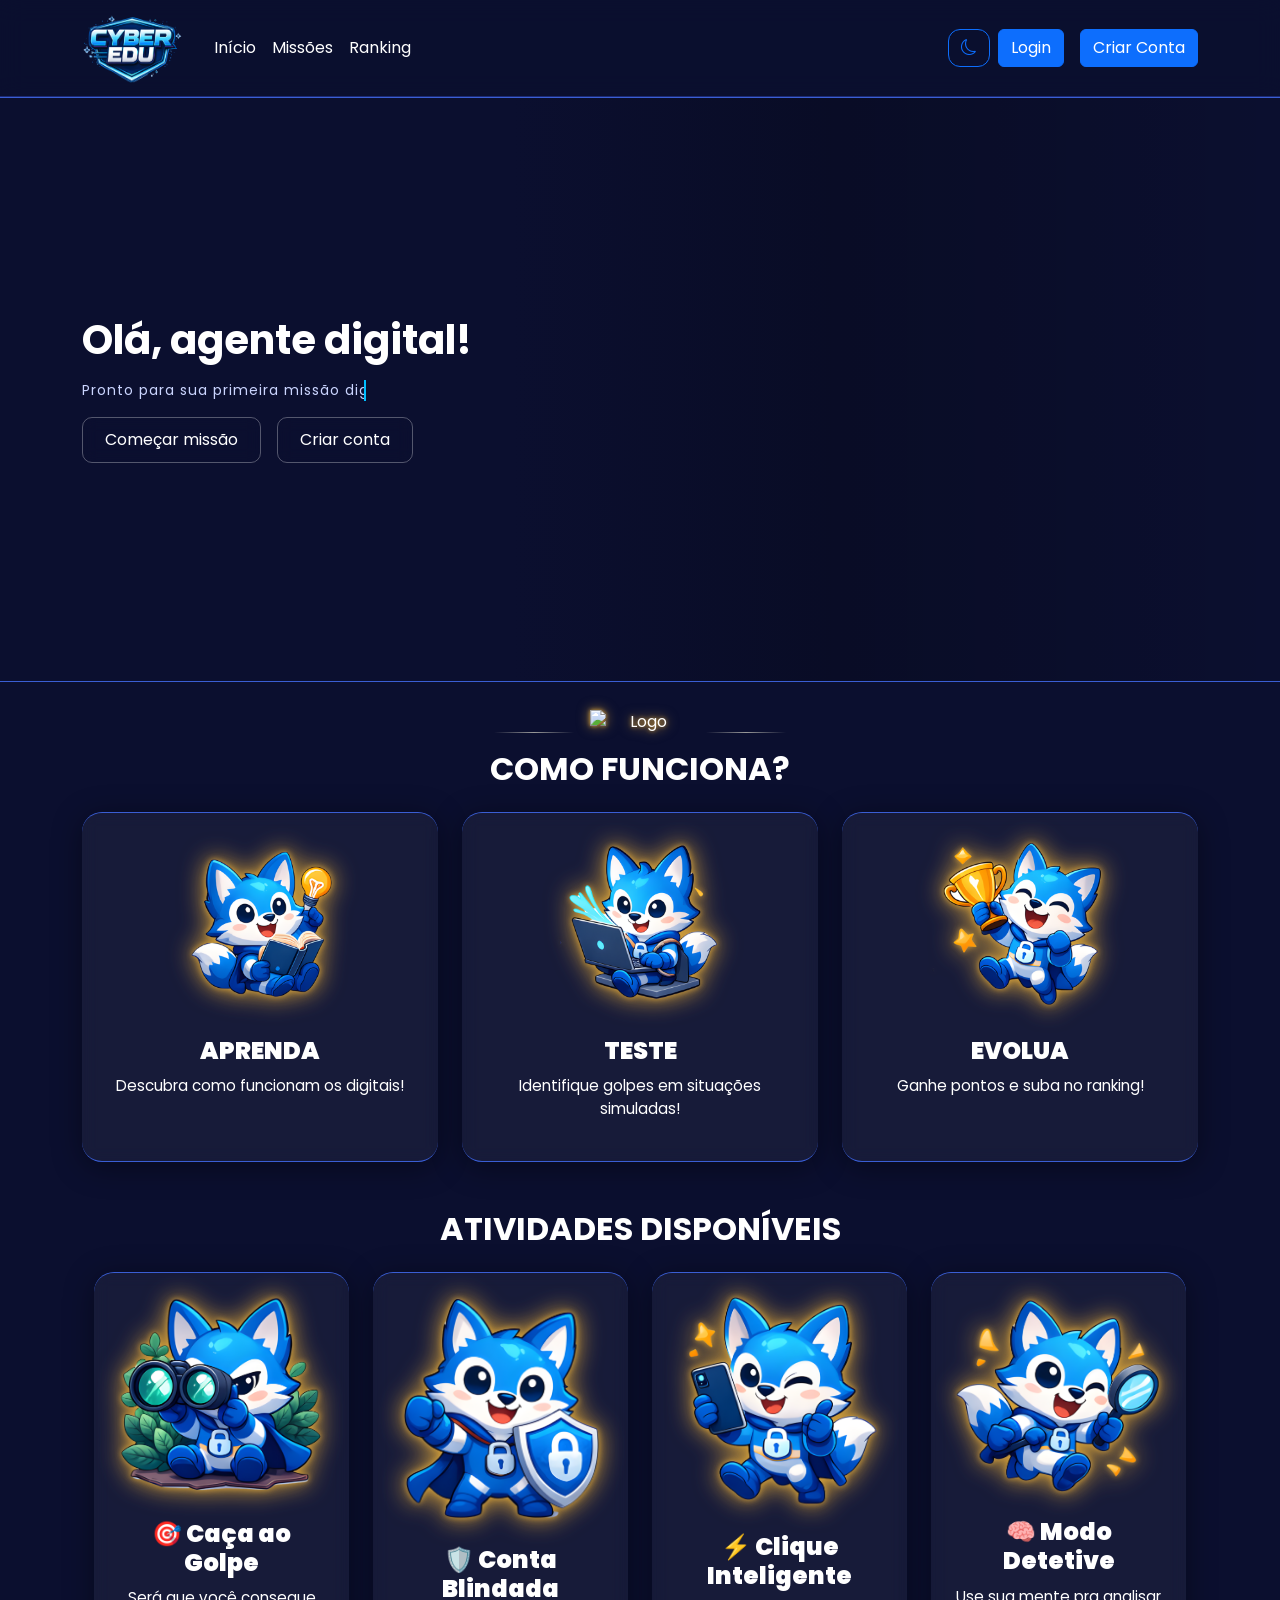
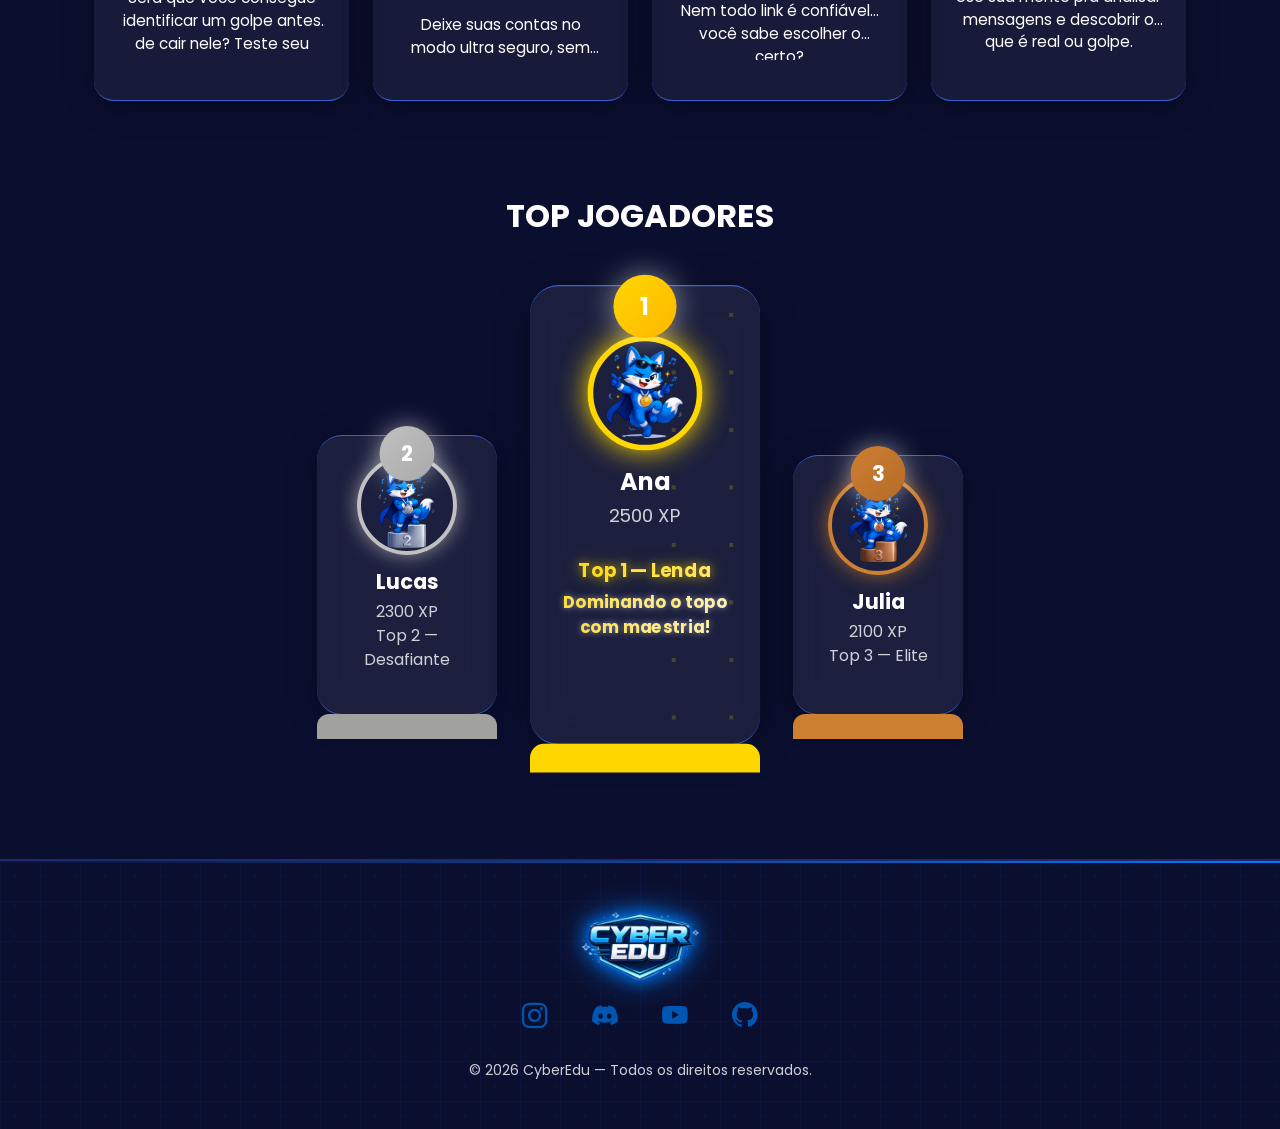
==== commit bff8d7b5: "Atualização - Cores das Fontes (Light Mode)" ====
--- a/Pages/index.html
+++ b/Pages/index.html
@@ -116,7 +116,7 @@
 
         </div>
  <h2 style="color: white;">
-     <b>COMO FUNCIONA? </b>
+    <b class="titulo-como-funciona">COMO FUNCIONA?</b>
 </h2>
    
   <!-- SEÇÃO APRENDA / TESTE / EVOLUA -->
@@ -150,7 +150,7 @@
 <section class="py-5 text-center">
     <div class="container">
          <h2 style="color: white;">
-    <b>ATIVIDADES DISPONÍVEIS</b>
+     <b class="titulo-atv">ATIVIDADES DISPONÍVEIS</b>
         </h2>
 
         <div class="row mt-4">
@@ -188,7 +188,7 @@
 <!-- RANKING -->
 <section class="ranking text-center py-5">
     <div class="container">
-        <h2><b>TOP JOGADORES </b></h2> <br><br><br>
+        <h2><b class="top-jogadores">TOP JOGADORES</b></h2> <br><br><br>
         <div class="podium d-flex justify-content-center align-items-end gap-5">
 
             <!-- 2º lugar -->
--- a/Pages/style.css
+++ b/Pages/style.css
@@ -85,6 +85,17 @@
     border: 1px solid #1c2a72;      /* borda azul clara */
 }
 
+body:not(.dark-mode) .titulo-como-funciona {
+    color: #0a1b6e;
+}
+
+body:not(.dark-mode) .titulo-atv {
+    color: #0a1b6e;
+}
+/* LIGHT MODE - apenas este b específico */
+body:not(.dark-mode) .top-jogadores {
+    color: #0a1b6e;
+}
 /* Hover  */
 body:not(.dark-mode) .btn-glass:hover {
     background: #021053; /* azul mais claro/moderado */
@@ -101,7 +112,7 @@
 }
  /* LIGHT MODE - fundo da página azul clarinho */
 body:not(.dark-mode) {
-    background: #e0f0ff;  
+    background: #e0f0ff;  /* azul clarinho */
     color: #1a1a1a;       
 }
 
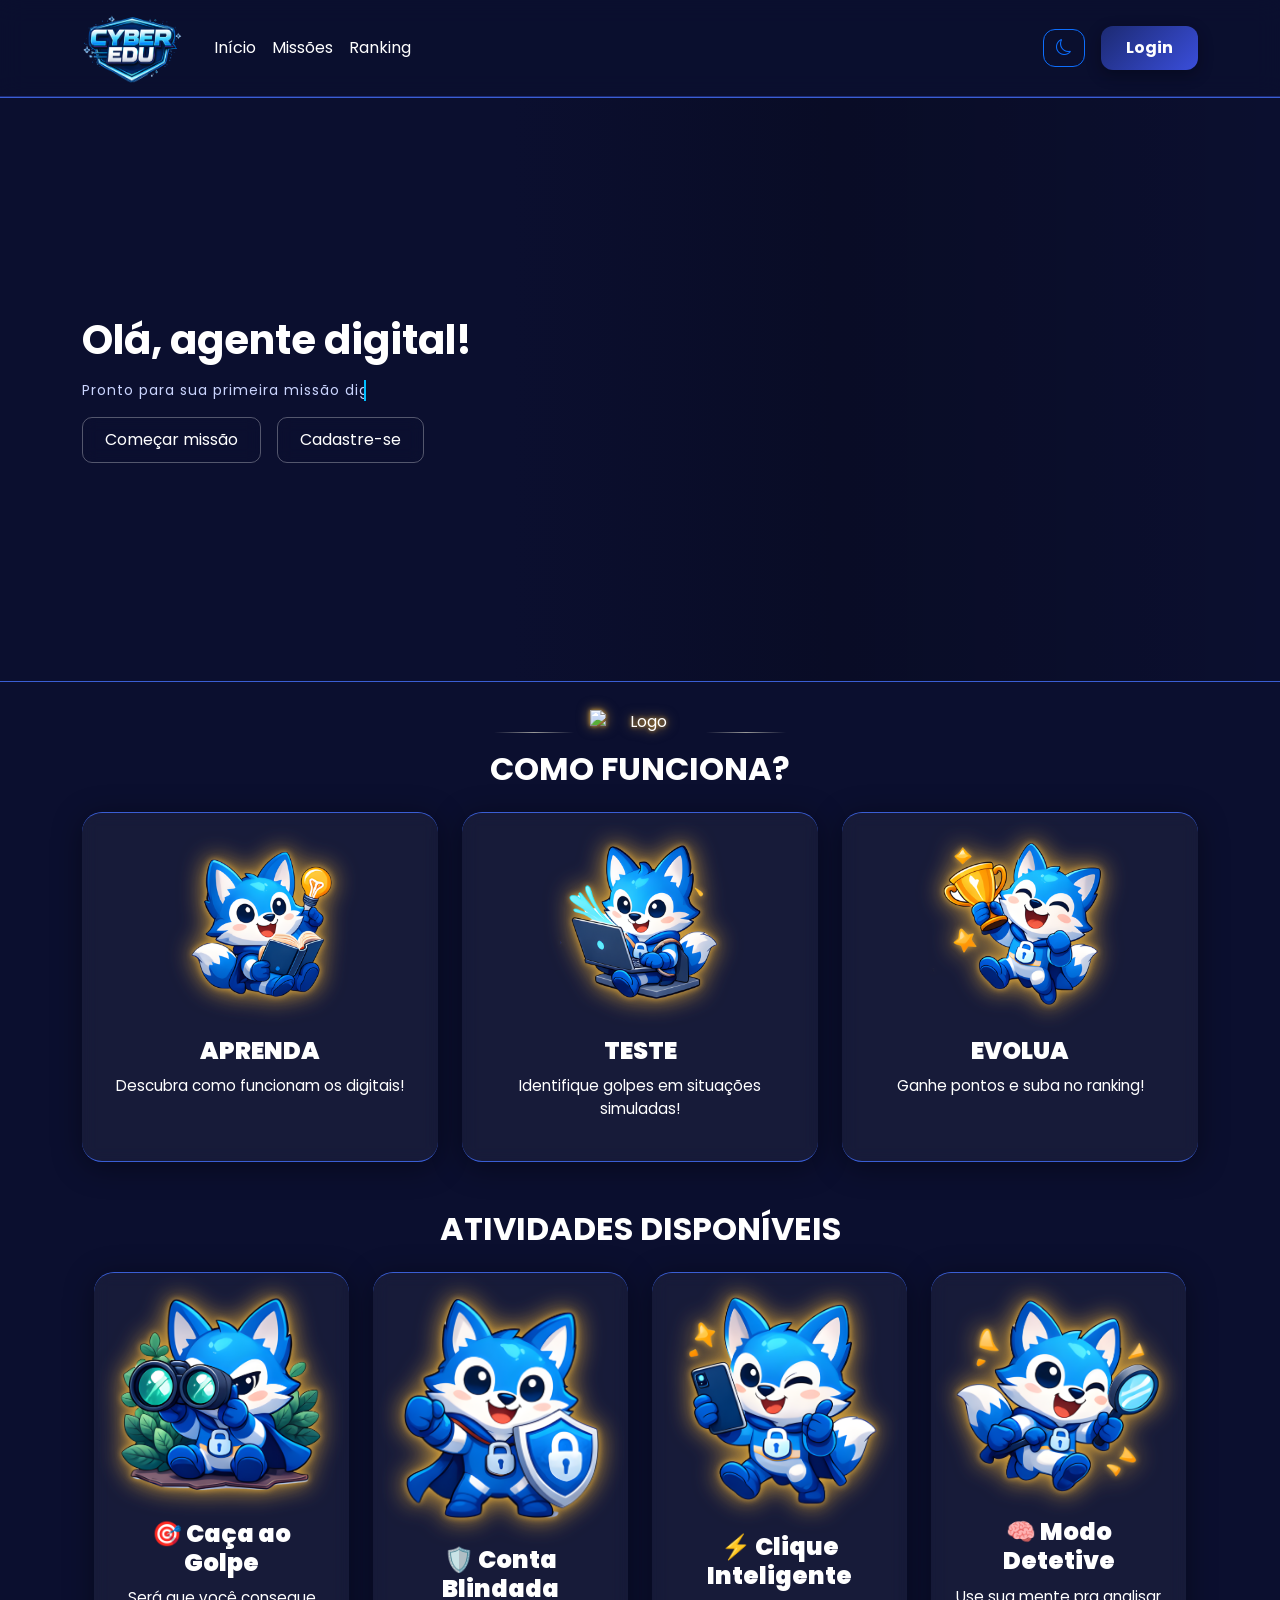
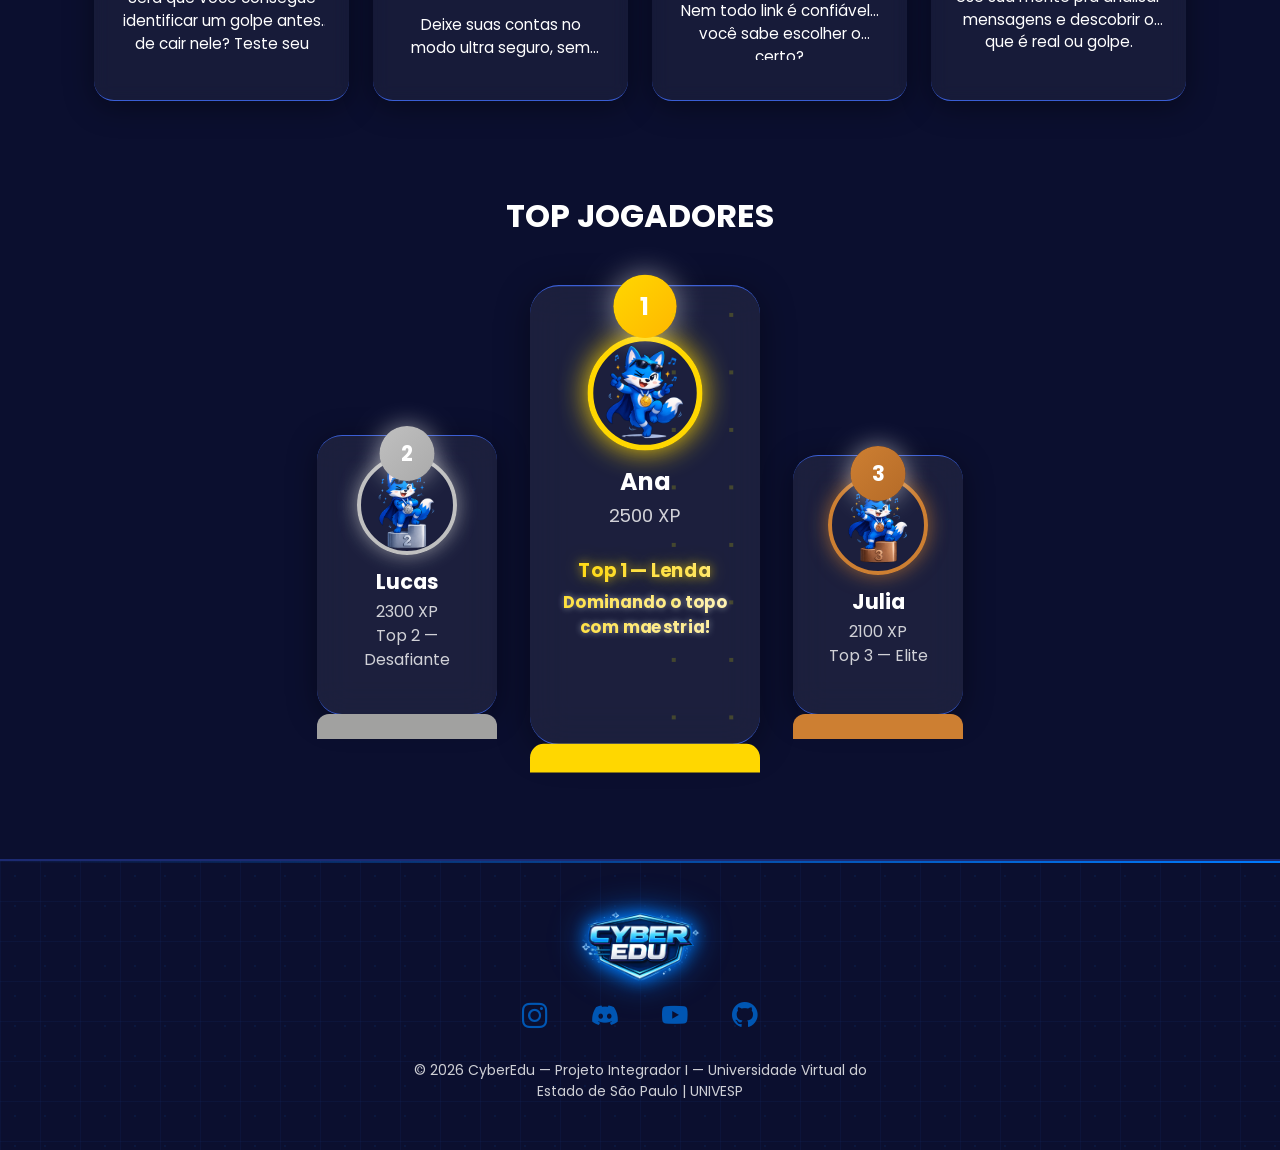
==== commit dd520307: "Alteração e Redirecionamento de Botões" ====
--- a/Pages/index.html
+++ b/Pages/index.html
@@ -51,16 +51,14 @@
                 </ul>
 
 
-              <button onclick="toggleDark(event)" id="themeBtn" class="btn btn-outline-primary me-2">
+              <button onclick="toggleDark(event)" id="themeBtn" class="btn btn-outline-primary me-3">
     <i class="bi bi-moon"></i>
 </button>
-                <button class="btn btn-primary">
-                    Login
-                </button>
+      <button class="btn btn-custom" onclick="window.location.href='../Login/login.html'">
+    Login
+</button>
                 
-                <button class="btn btn-primary ms-3">
-                    Criar Conta
-                </button>
+               
 
             </div>
 
@@ -91,7 +89,7 @@
             </button>
 
             <button class="btn btn-glass-outline">
-          Criar conta
+          Cadastre-se
         </button>
                 </div>
 
@@ -257,7 +255,7 @@
     </div>
 
     <!-- COPYRIGHT -->
-    <p class="copy small mb-0">© 2026 CyberEdu — Todos os direitos reservados.</p>
+    <p class="copy small mb-0">© 2026 CyberEdu — Projeto Integrador I — Universidade Virtual do <br> Estado de São Paulo | UNIVESP</p>
 
   </div>
 </footer>
--- a/Pages/style.css
+++ b/Pages/style.css
@@ -945,3 +945,36 @@
             drop-shadow(0 0 35px var(--primary));
     transform: scale(1.1) rotate(-2deg);
 }
+:root {
+    /* Light mode */
+    --btn-text: #ffffff; /* texto do botão claro */
+}
+
+.dark-mode {
+    --btn-text: #ffffff; /* texto do botão também claro */
+}
+
+.btn-custom {
+    background: linear-gradient(135deg, #1c2a72, #3a4edb);
+    color: var(--btn-text); /* garante texto claro */
+    font-weight: bold;
+    border: none;
+    border-radius: 12px;
+    padding: 10px 25px;
+    box-shadow: 0 5px 15px rgba(0,0,0,0.3);
+    transition: all 0.3s ease, color 0.3s ease;
+    cursor: pointer;
+}
+
+.btn-custom:hover {
+    transform: translateY(-2px);
+    box-shadow: 0 8px 20px rgba(0,0,0,0.5);
+    background: linear-gradient(135deg, #3a4edb, #1c2a72);
+    color: var(--btn-text); /* mantém o texto branco */
+}
+
+.btn-custom:active {
+    transform: translateY(1px);
+    box-shadow: 0 4px 10px rgba(0,0,0,0.3);
+    color: var(--btn-text);
+}
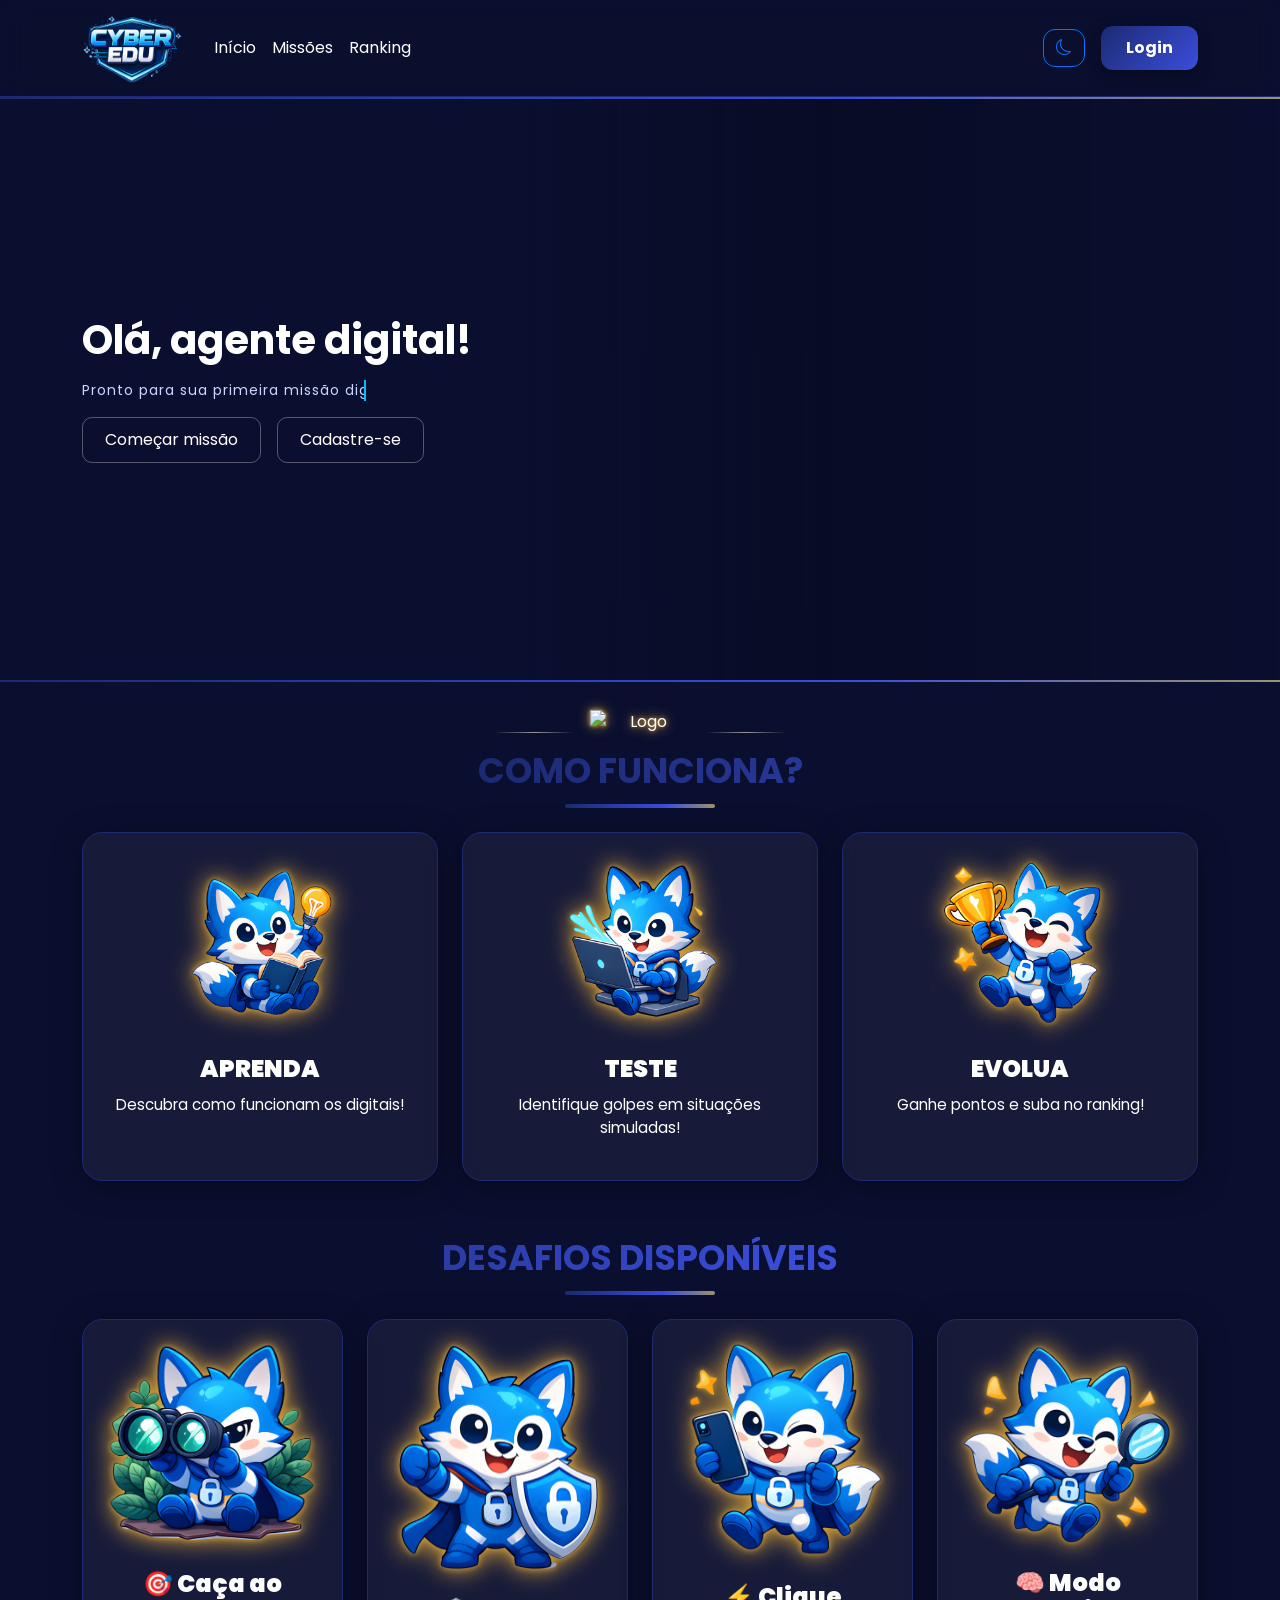
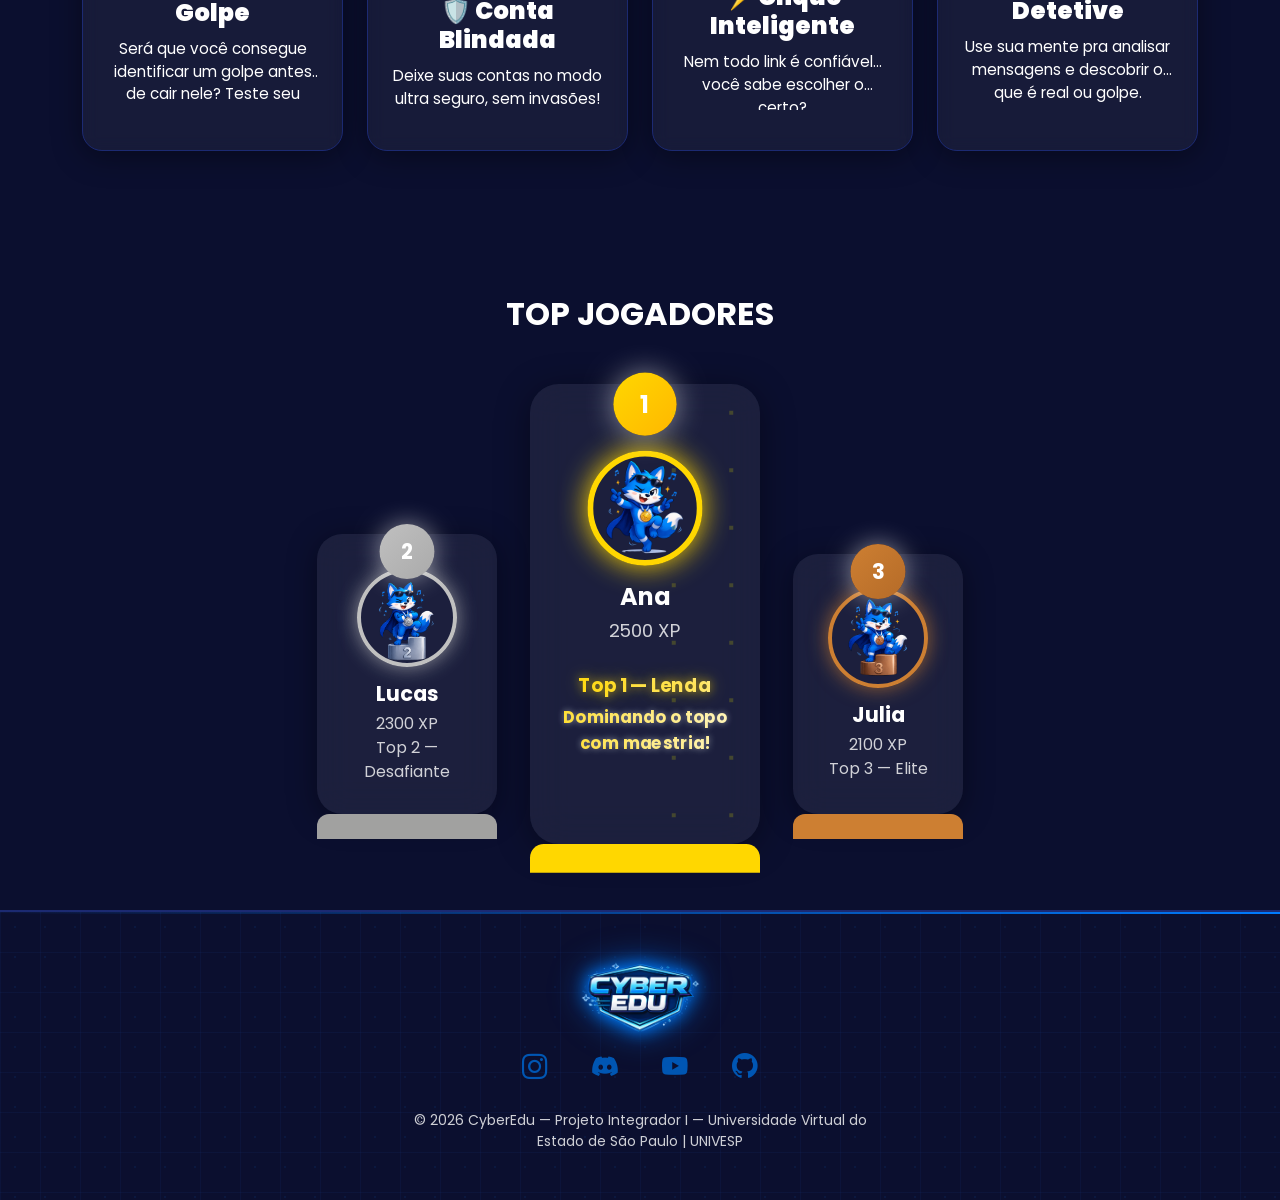
==== commit d59ec481: "Mudança de Borda e Títulos" ====
--- a/Pages/index.html
+++ b/Pages/index.html
@@ -56,9 +56,7 @@
 </button>
       <button class="btn btn-custom" onclick="window.location.href='../Login/login.html'">
     Login
-</button>
-                
-               
+</button>       
 
             </div>
 
@@ -84,11 +82,11 @@
     Pronto para sua primeira missão digital?
                     </p>
 <div class="d-flex gap-3">
-             <button class="btn btn-glass-outline">
+             <button class="btn btn-glass-outline"  onclick="window.location.href='../Login/login.html'">
             Começar missão
             </button>
 
-            <button class="btn btn-glass-outline">
+            <button class="btn btn-glass-outline" onclick="window.location.href='../Cadastro/Cadastro.html'">
           Cadastre-se
         </button>
                 </div>
@@ -114,7 +112,7 @@
 
         </div>
  <h2 style="color: white;">
-    <b class="titulo-como-funciona">COMO FUNCIONA?</b>
+    <b class="titulo-efeito">COMO FUNCIONA?</b>
 </h2>
    
   <!-- SEÇÃO APRENDA / TESTE / EVOLUA -->
@@ -148,7 +146,10 @@
 <section class="py-5 text-center">
     <div class="container">
          <h2 style="color: white;">
-     <b class="titulo-atv">ATIVIDADES DISPONÍVEIS</b>
+<h2 class="titulo-efeito">DESAFIOS DISPONÍVEIS</h2>
+
+   
+</div>
         </h2>
 
         <div class="row mt-4">
--- a/Pages/style.css
+++ b/Pages/style.css
@@ -159,8 +159,8 @@
 }
 
 /* DARK MODE - borda apenas em cima e embaixo */
-body.dark-mode .card-custom,
-body.dark-mode .podium .rank-card,
+body.dark-mode 
+body.dark-mode 
 body.dark-mode .hero {
     border-top: 1px solid #3a5ed4;    /* borda superior dourada */
     border-bottom: 1px solid #3a5ed4; /* borda inferior dourada */
@@ -170,6 +170,41 @@
     padding: 15px;                     /* mantém espaçamento */
 }
 
+body.dark-mode .hero {
+    position: relative;
+    padding: 15px;
+    border: none;
+}
+
+/* linha de cima */
+body.dark-mode .hero::before {
+    content: "";
+    position: absolute;
+    top: 0;
+    left: 0;
+    width: 100%;
+    height: 2px;
+
+    background: linear-gradient(90deg, #1c2a72, #3a4edb, #ffd700, #ffea00);
+    background-size: 200%;
+
+    animation: moverGradiente 4s ease-in-out infinite alternate;
+}
+
+/* linha de baixo */
+body.dark-mode .hero::after {
+    content: "";
+    position: absolute;
+    bottom: 0;
+    left: 0;
+    width: 100%;
+    height: 2px;
+
+    background: linear-gradient(90deg, #1c2a72, #3a4edb, #ffd700, #ffea00);
+    background-size: 200%;
+
+    animation: moverGradiente 4s ease-in-out infinite alternate;
+}
 /* BASE */
 body{
 font-family:'Poppins', sans-serif;
@@ -977,4 +1012,61 @@
     transform: translateY(1px);
     box-shadow: 0 4px 10px rgba(0,0,0,0.3);
     color: var(--btn-text);
+}
+
+
+
+.titulo-efeito {
+    text-align: center;
+    font-size: 2.2rem;
+    font-weight: bold;
+    position: relative;
+
+    background: linear-gradient(90deg, #1c2a72, #3a4edb, #ffd700, #ffea00);
+    background-size: 200%;
+    -webkit-background-clip: text;
+    -webkit-text-fill-color: transparent;
+
+    animation: moverGradiente 4s ease-in-out infinite alternate;
+}
+
+/* linha */
+.titulo-efeito::after {
+    content: "";
+    display: block;
+    width: 150px;
+    height: 4px;
+    margin: 12px auto 0;
+    border-radius: 10px;
+    position: relative;
+    overflow: hidden;
+
+    background: linear-gradient(90deg, #1c2a72, #3a4edb, #ffd700, #ffea00);
+    background-size: 200%;
+
+    animation: moverGradiente 4s ease-in-out infinite alternate;
+}
+
+/* brilho dentro da linha */
+.titulo-efeito::after::before {
+    content: "";
+    position: absolute;
+    top: 0;
+    left: -50%;
+    width: 50%;
+    height: 100%;
+
+    background: linear-gradient(120deg, transparent, rgba(255,255,255,0.8), transparent);
+    animation: brilhoLinha 2s linear infinite;
+}
+
+/* animações */
+@keyframes moverGradiente {
+    0% { background-position: 0% 50%; }
+    100% { background-position: 100% 50%; }
+}
+
+@keyframes brilhoLinha {
+    0% { left: -50%; }
+    100% { left: 100%; }
 }
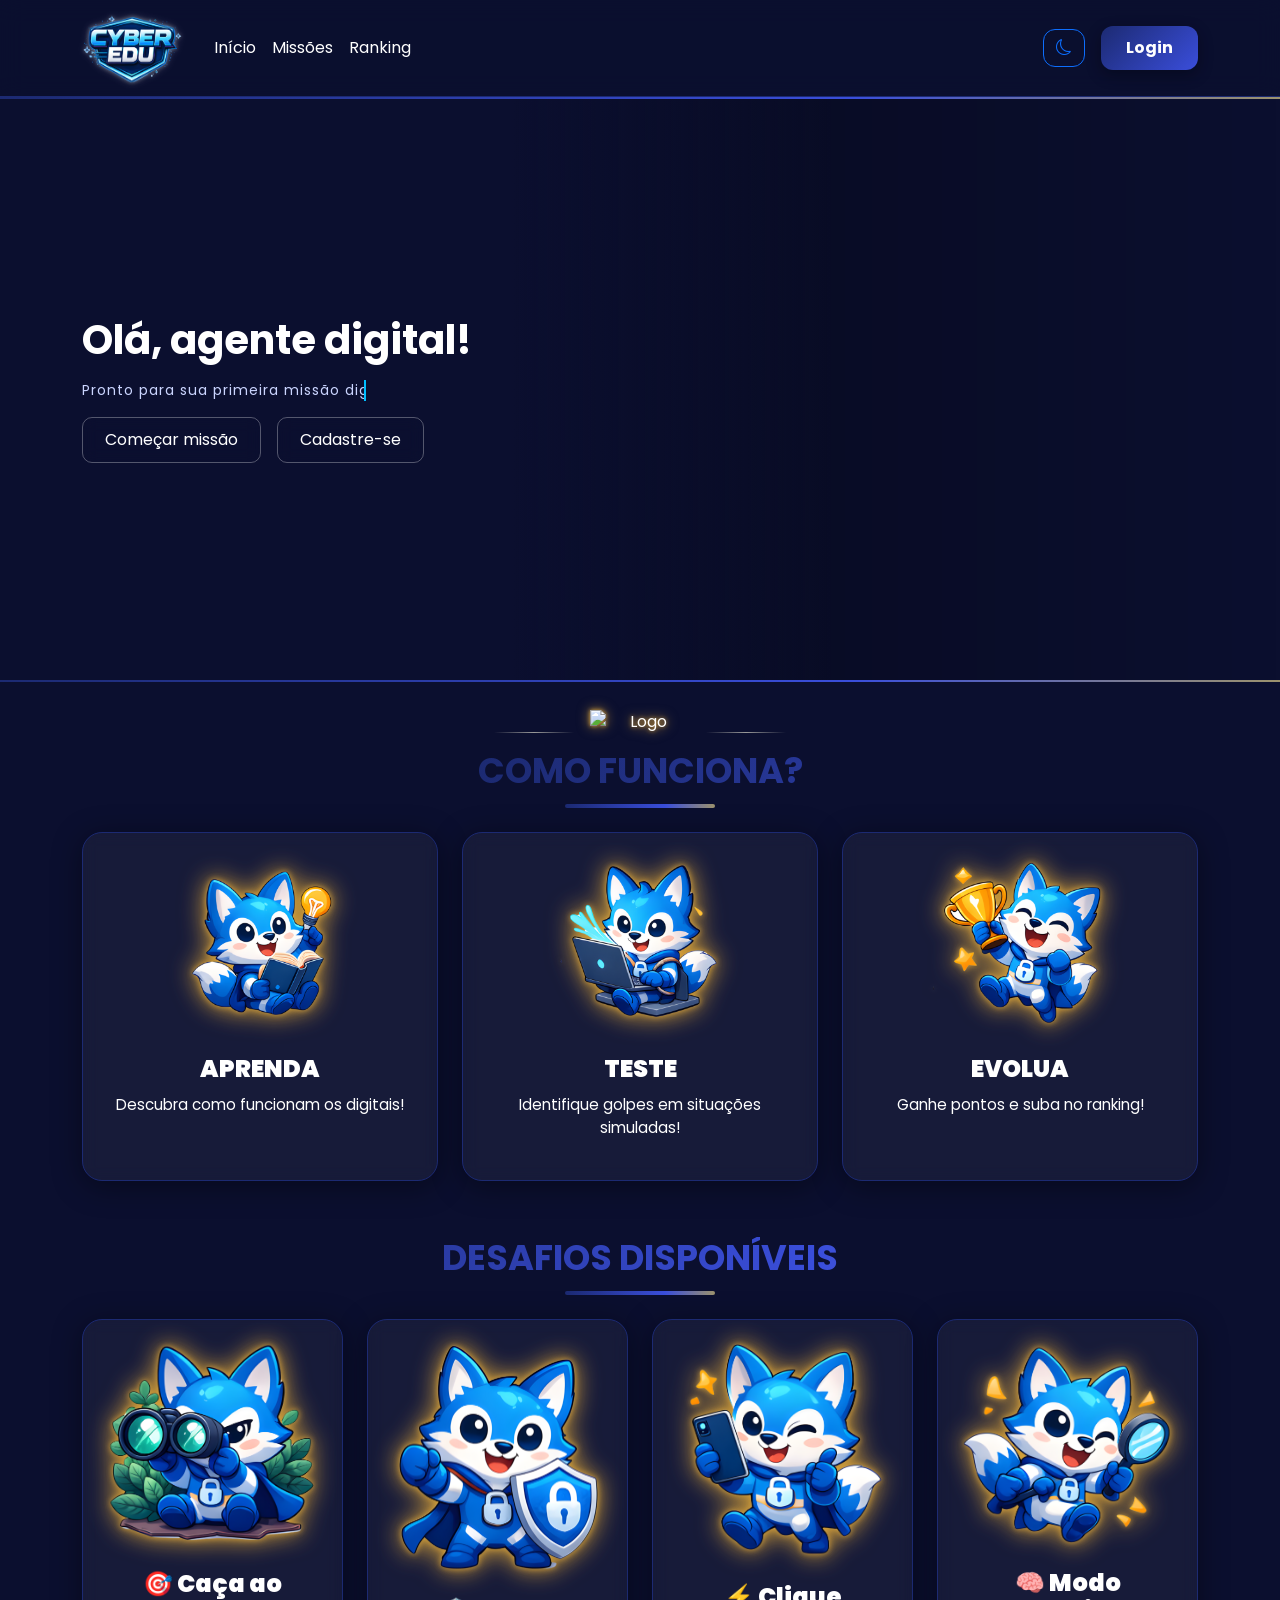
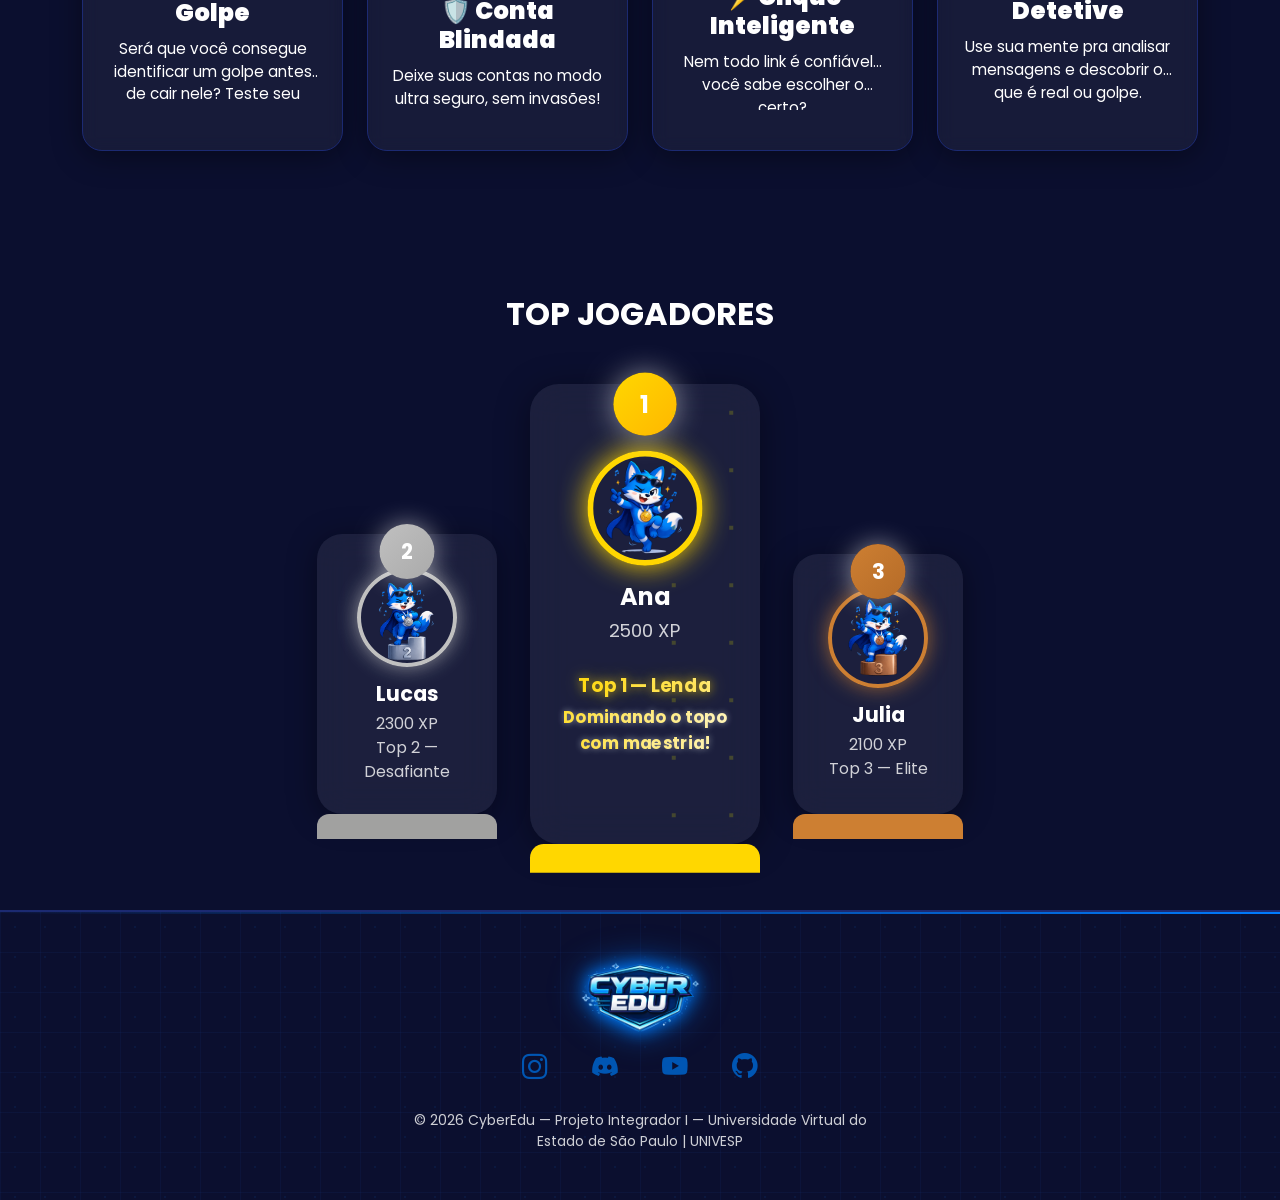
==== commit 7ebcde8a: "Efeitos - Logo" ====
--- a/Pages/index.html
+++ b/Pages/index.html
@@ -25,10 +25,11 @@
 
         <div class="container">
 
-         <a class="navbar-brand d-flex align-items-center" href="#">
-    <img src="img/logoof.png" alt="Logo" width="100" height="70" class="me-2">
+      <a class="navbar-brand d-flex align-items-center" href="#">
+    <img src="img/logoof.png" alt="Logo" width="100" height="70" class="me-2 logo-energia">
 </a>
-            <button class="navbar-toggler" type="button" data-bs-toggle="collapse" data-bs-target="#menu">
+
+    <button class="navbar-toggler" type="button" data-bs-toggle="collapse" data-bs-target="#menu">
                 <span class="navbar-toggler-icon"></span>
             </button>
 
--- a/Pages/style.css
+++ b/Pages/style.css
@@ -1069,4 +1069,19 @@
 @keyframes brilhoLinha {
     0% { left: -50%; }
     100% { left: 100%; }
+}
+
+.logo-energia {
+    transition: transform 0.3s ease, filter 0.3s ease;
+
+    /* brilho bem leve (glass) */
+    filter: drop-shadow(0 0 2px rgba(255, 255, 255, 0.4))
+            drop-shadow(0 0 4px rgba(255, 255, 255, 0.2));
+}
+
+/* hover opcional bem clean */
+.logo-energia:hover {
+    filter: drop-shadow(0 0 3px rgba(255, 255, 255, 0.6))
+            drop-shadow(0 0 6px rgba(255, 255, 255, 0.3));
+    transform: scale(1.03);
 }
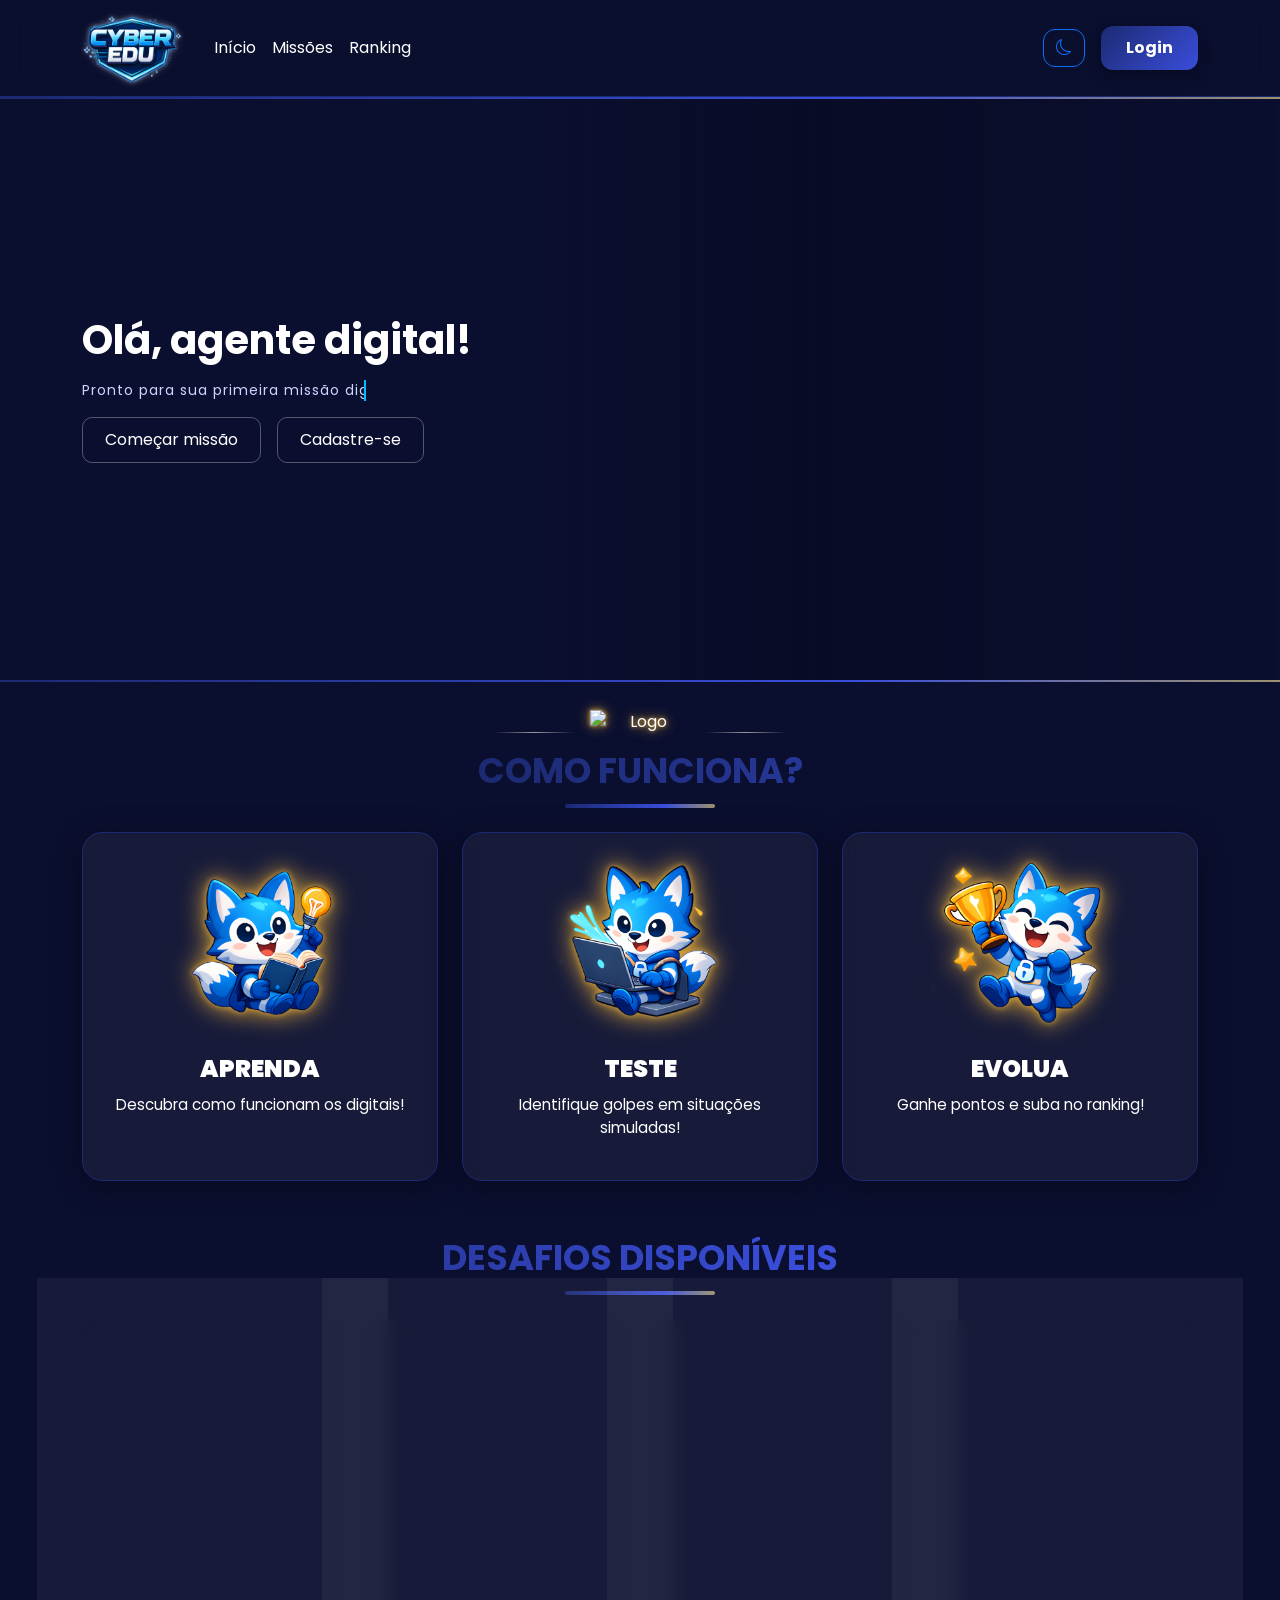
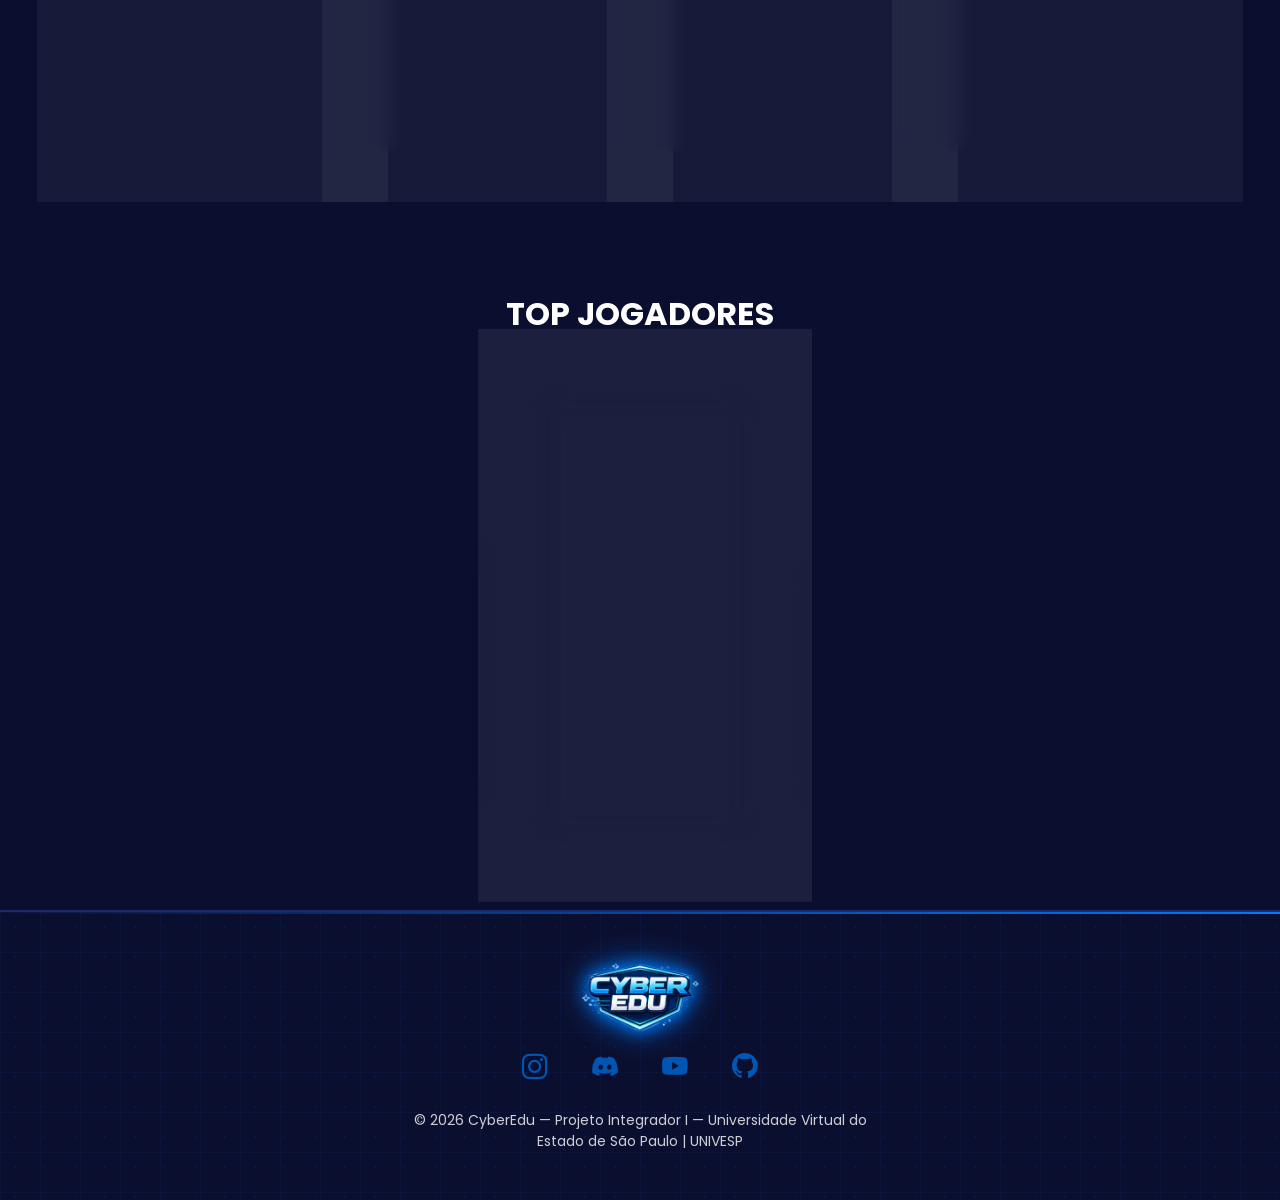
==== commit dec71bc3: "Criação e Estilização  de Tela de Perfil" ====
--- a/Pages/index.html
+++ b/Pages/index.html
@@ -28,7 +28,6 @@
       <a class="navbar-brand d-flex align-items-center" href="#">
     <img src="img/logoof.png" alt="Logo" width="100" height="70" class="me-2 logo-energia">
 </a>
-
     <button class="navbar-toggler" type="button" data-bs-toggle="collapse" data-bs-target="#menu">
                 <span class="navbar-toggler-icon"></span>
             </button>
@@ -207,7 +206,7 @@
                 <div class="sparkles"></div>
                 <br><br>
                 <img src="img/podium.png" alt="Ana" class="rank-img first-img">
-                <h4>Ana</h4>
+                <h4>Nat</h4>
                 <p>2500 XP</p>
              <p class="rank-text"> <br>
   Top 1 — Lenda <br>
--- a/Pages/style.css
+++ b/Pages/style.css
@@ -926,21 +926,8 @@
     transform: scale(1.2) translateY(-5px);
 }
 
-/* STATUS ONLINE */
-.status {
-    color: #00c851;
-    font-size: 0.9rem;
-}
-.status .dot {
-    width: 10px;
-    height: 10px;
-    background-color: #00c851;
-    border-radius: 50%;
-    display: inline-block;
-    margin-right: 6px;
-    box-shadow: 0 0 10px #00c851;
-    animation: pulse 1.5s infinite;
-}
+
+
 @keyframes pulse {
     0% { transform: scale(1); opacity:1; }
     50% { transform: scale(1.5); opacity:0.6; }
@@ -1015,7 +1002,6 @@
 }
 
 
-
 .titulo-efeito {
     text-align: center;
     font-size: 2.2rem;
